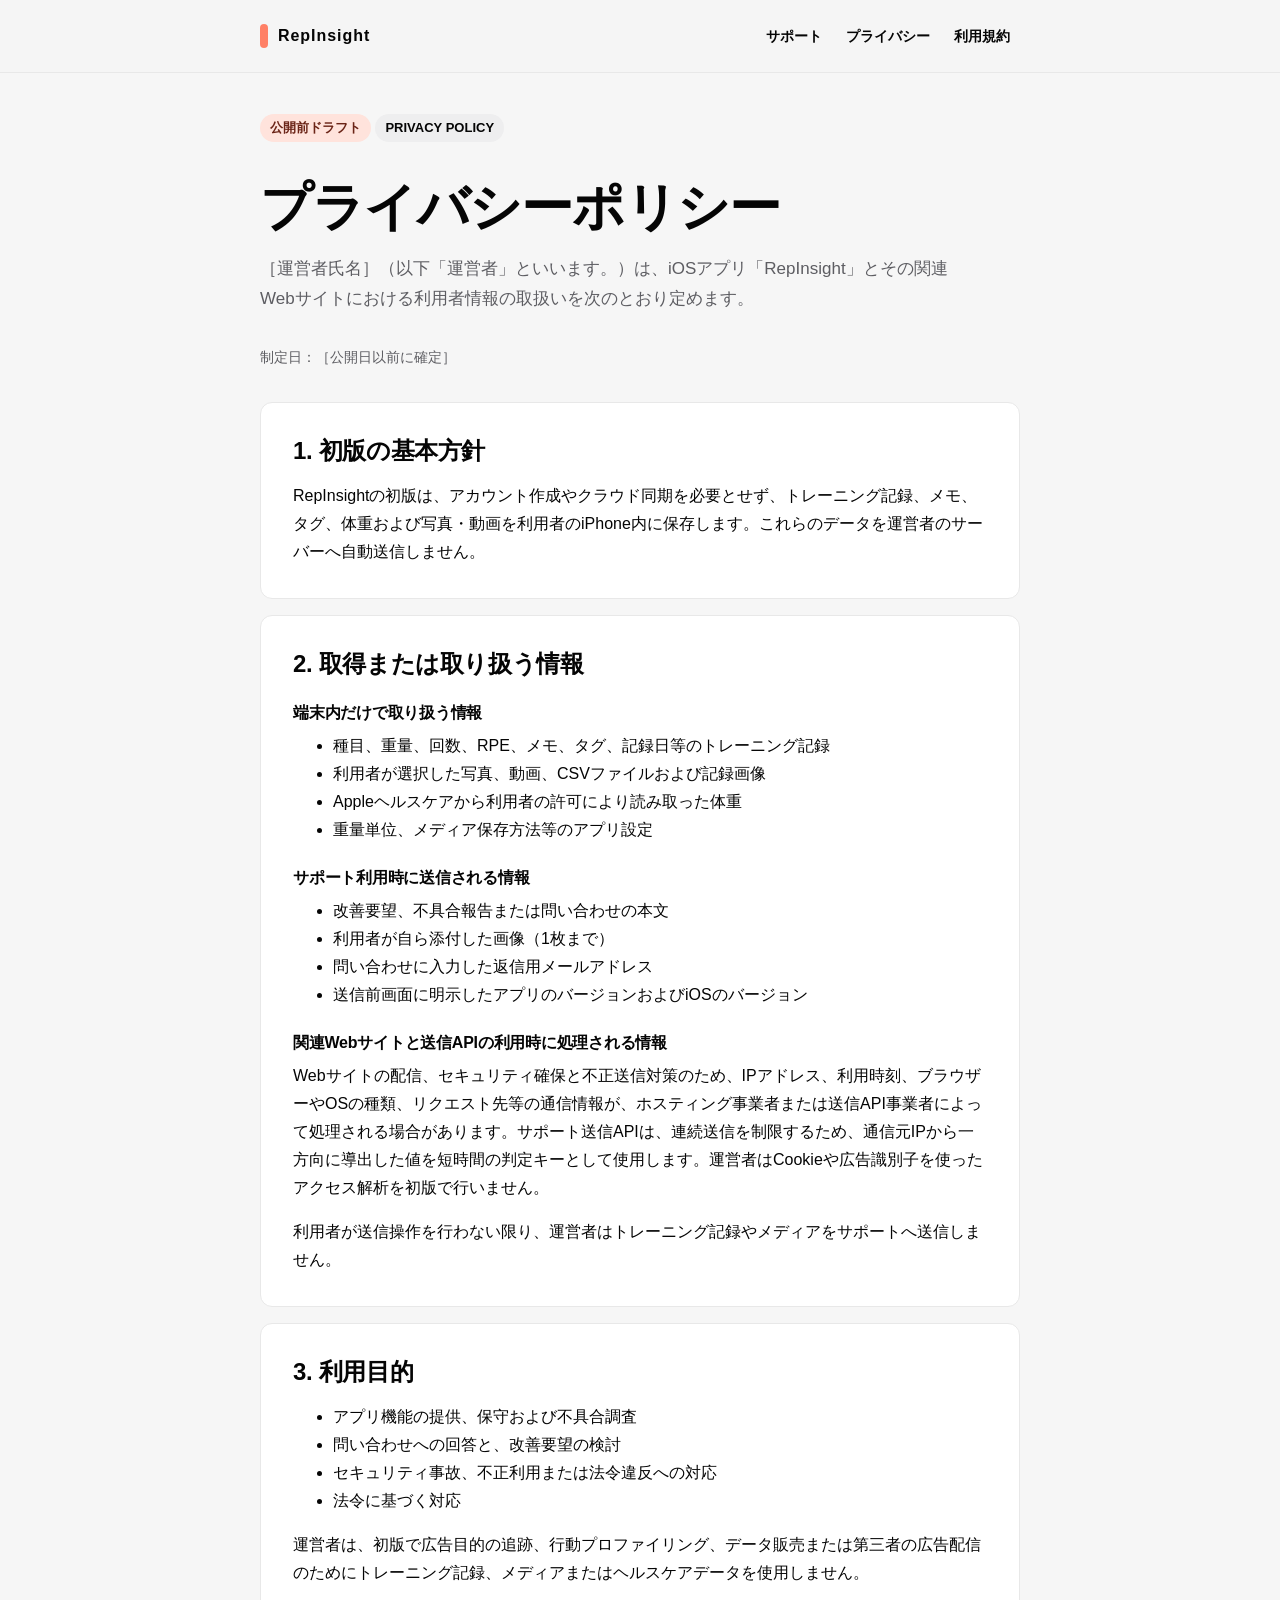
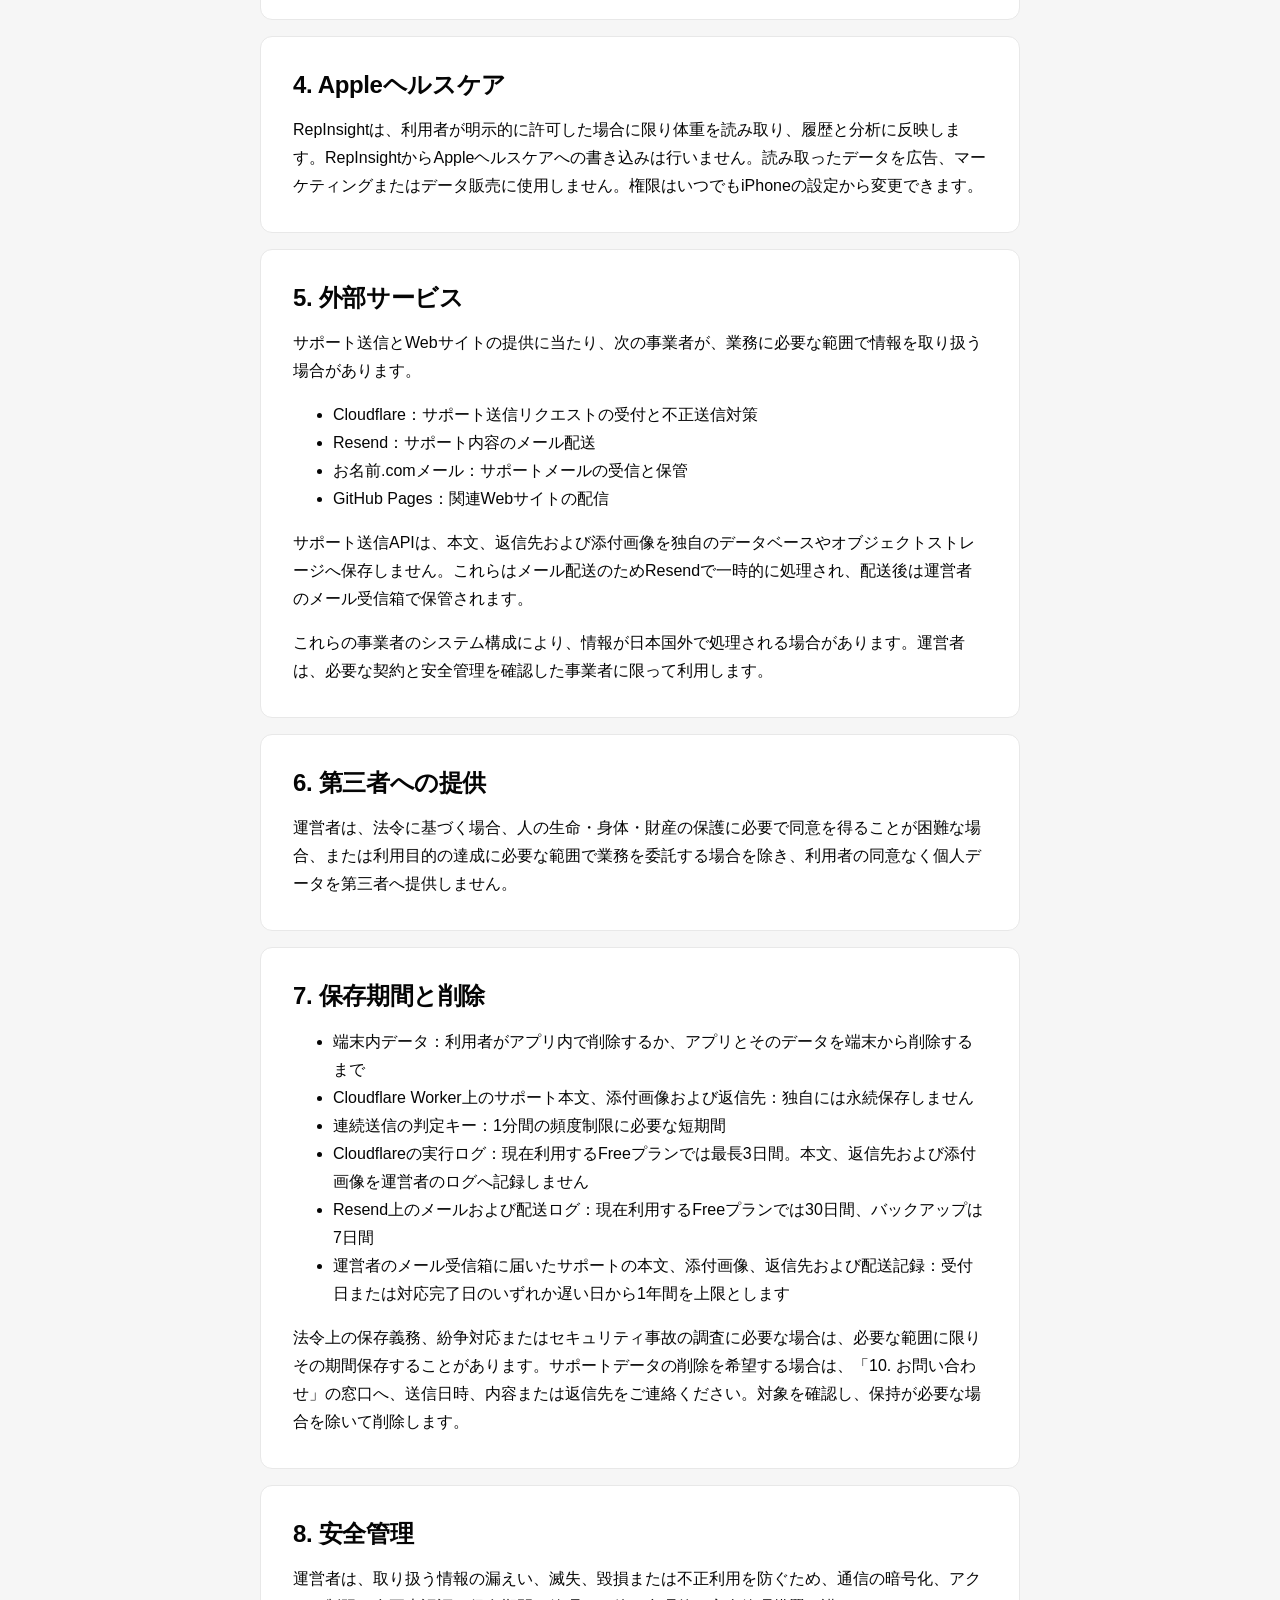
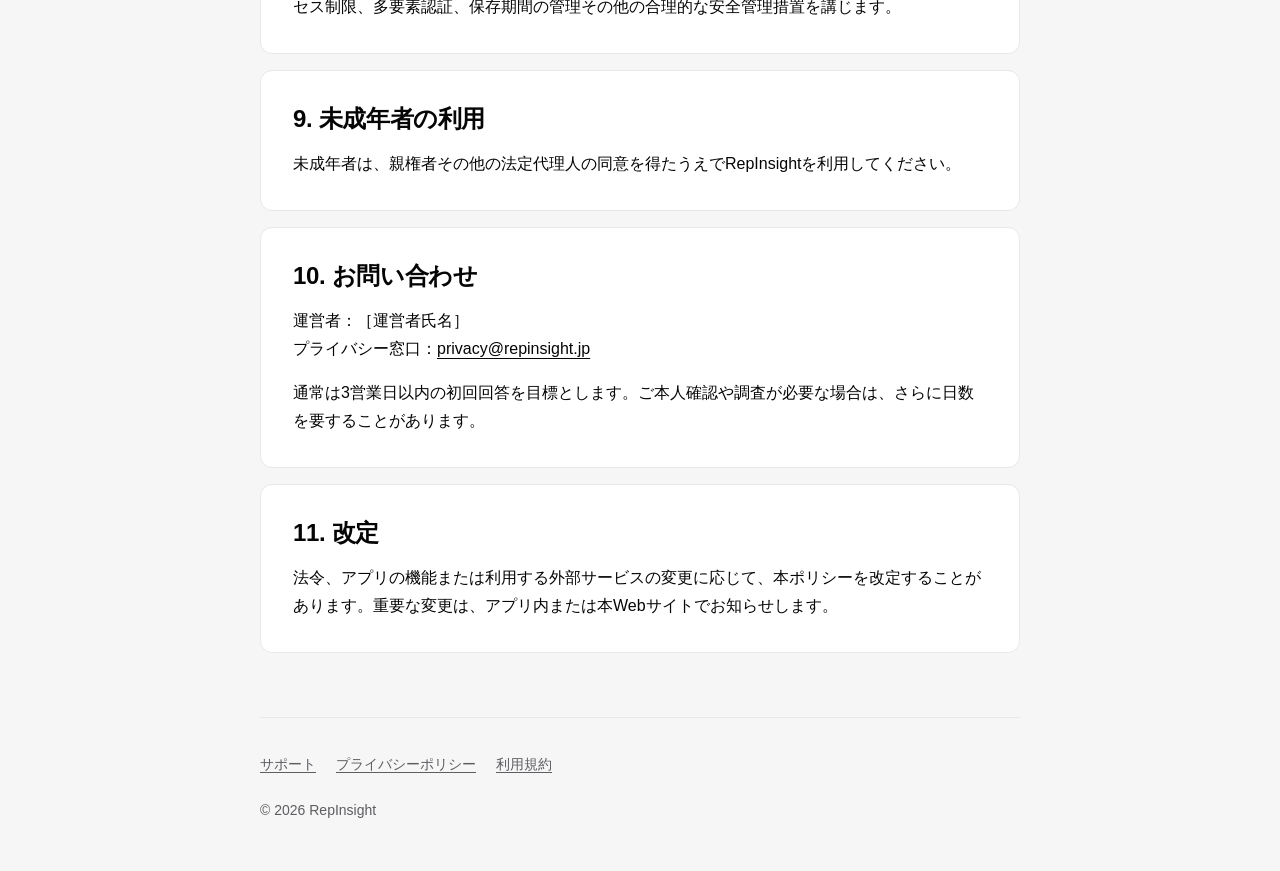
==== privacy/index.html @ 33069cef "Add privacy policy" ====
<!doctype html>
<html lang="ja">
  <head>
    <meta charset="utf-8">
    <meta name="viewport" content="width=device-width, initial-scale=1">
    <meta name="robots" content="noindex,nofollow">
    <meta name="description" content="RepInsightプライバシーポリシー">
    <title>プライバシーポリシー | RepInsight</title>
    <link rel="icon" href="../assets/favicon.svg" type="image/svg+xml">
    <link rel="stylesheet" href="../assets/styles.css">
  </head>
  <body>
    <a class="skip-link" href="#main">本文へ移動</a>
    <header class="site-header">
      <div class="header-inner">
        <a class="brand" href="../" aria-label="RepInsight ホーム">RepInsight</a>
        <nav class="header-nav" aria-label="主要ナビゲーション">
          <a href="../support/">サポート</a>
          <a href="./" aria-current="page">プライバシー</a>
          <a href="../terms/">利用規約</a>
        </nav>
      </div>
    </header>
    <main class="page" id="main">
      <span class="draft-label">公開前ドラフト</span>
      <p class="eyebrow">PRIVACY POLICY</p>
      <h1>プライバシーポリシー</h1>
      <p class="lead">［運営者氏名］（以下「運営者」といいます。）は、iOSアプリ「RepInsight」とその関連Webサイトにおける利用者情報の取扱いを次のとおり定めます。</p>
      <p class="meta">制定日：［公開日以前に確定］</p>

      <div class="legal-stack">
        <section class="legal-section">
          <h2>1. 初版の基本方針</h2>
          <p>RepInsightの初版は、アカウント作成やクラウド同期を必要とせず、トレーニング記録、メモ、タグ、体重および写真・動画を利用者のiPhone内に保存します。これらのデータを運営者のサーバーへ自動送信しません。</p>
        </section>

        <section class="legal-section">
          <h2>2. 取得または取り扱う情報</h2>
          <h3>端末内だけで取り扱う情報</h3>
          <ul>
            <li>種目、重量、回数、RPE、メモ、タグ、記録日等のトレーニング記録</li>
            <li>利用者が選択した写真、動画、CSVファイルおよび記録画像</li>
            <li>Appleヘルスケアから利用者の許可により読み取った体重</li>
            <li>重量単位、メディア保存方法等のアプリ設定</li>
          </ul>
          <h3>サポート利用時に送信される情報</h3>
          <ul>
            <li>改善要望、不具合報告または問い合わせの本文</li>
            <li>利用者が自ら添付した画像（1枚まで）</li>
            <li>問い合わせに入力した返信用メールアドレス</li>
            <li>送信前画面に明示したアプリのバージョンおよびiOSのバージョン</li>
          </ul>
          <h3>関連Webサイトと送信APIの利用時に処理される情報</h3>
          <p>Webサイトの配信、セキュリティ確保と不正送信対策のため、IPアドレス、利用時刻、ブラウザーやOSの種類、リクエスト先等の通信情報が、ホスティング事業者または送信API事業者によって処理される場合があります。サポート送信APIは、連続送信を制限するため、通信元IPから一方向に導出した値を短時間の判定キーとして使用します。運営者はCookieや広告識別子を使ったアクセス解析を初版で行いません。</p>
          <p>利用者が送信操作を行わない限り、運営者はトレーニング記録やメディアをサポートへ送信しません。</p>
        </section>

        <section class="legal-section">
          <h2>3. 利用目的</h2>
          <ul>
            <li>アプリ機能の提供、保守および不具合調査</li>
            <li>問い合わせへの回答と、改善要望の検討</li>
            <li>セキュリティ事故、不正利用または法令違反への対応</li>
            <li>法令に基づく対応</li>
          </ul>
          <p>運営者は、初版で広告目的の追跡、行動プロファイリング、データ販売または第三者の広告配信のためにトレーニング記録、メディアまたはヘルスケアデータを使用しません。</p>
        </section>

        <section class="legal-section">
          <h2>4. Appleヘルスケア</h2>
          <p>RepInsightは、利用者が明示的に許可した場合に限り体重を読み取り、履歴と分析に反映します。RepInsightからAppleヘルスケアへの書き込みは行いません。読み取ったデータを広告、マーケティングまたはデータ販売に使用しません。権限はいつでもiPhoneの設定から変更できます。</p>
        </section>

        <section class="legal-section">
          <h2>5. 外部サービス</h2>
          <p>サポート送信とWebサイトの提供に当たり、次の事業者が、業務に必要な範囲で情報を取り扱う場合があります。</p>
          <ul>
            <li>Cloudflare：サポート送信リクエストの受付と不正送信対策</li>
            <li>Resend：サポート内容のメール配送</li>
            <li>お名前.comメール：サポートメールの受信と保管</li>
            <li>GitHub Pages：関連Webサイトの配信</li>
          </ul>
          <p>サポート送信APIは、本文、返信先および添付画像を独自のデータベースやオブジェクトストレージへ保存しません。これらはメール配送のためResendで一時的に処理され、配送後は運営者のメール受信箱で保管されます。</p>
          <p>これらの事業者のシステム構成により、情報が日本国外で処理される場合があります。運営者は、必要な契約と安全管理を確認した事業者に限って利用します。</p>
        </section>

        <section class="legal-section">
          <h2>6. 第三者への提供</h2>
          <p>運営者は、法令に基づく場合、人の生命・身体・財産の保護に必要で同意を得ることが困難な場合、または利用目的の達成に必要な範囲で業務を委託する場合を除き、利用者の同意なく個人データを第三者へ提供しません。</p>
        </section>

        <section class="legal-section">
          <h2>7. 保存期間と削除</h2>
          <ul>
            <li>端末内データ：利用者がアプリ内で削除するか、アプリとそのデータを端末から削除するまで</li>
            <li>Cloudflare Worker上のサポート本文、添付画像および返信先：独自には永続保存しません</li>
            <li>連続送信の判定キー：1分間の頻度制限に必要な短期間</li>
            <li>Cloudflareの実行ログ：現在利用するFreeプランでは最長3日間。本文、返信先および添付画像を運営者のログへ記録しません</li>
            <li>Resend上のメールおよび配送ログ：現在利用するFreeプランでは30日間、バックアップは7日間</li>
            <li>運営者のメール受信箱に届いたサポートの本文、添付画像、返信先および配送記録：受付日または対応完了日のいずれか遅い日から1年間を上限とします</li>
          </ul>
          <p>法令上の保存義務、紛争対応またはセキュリティ事故の調査に必要な場合は、必要な範囲に限りその期間保存することがあります。サポートデータの削除を希望する場合は、「10. お問い合わせ」の窓口へ、送信日時、内容または返信先をご連絡ください。対象を確認し、保持が必要な場合を除いて削除します。</p>
        </section>

        <section class="legal-section">
          <h2>8. 安全管理</h2>
          <p>運営者は、取り扱う情報の漏えい、滅失、毀損または不正利用を防ぐため、通信の暗号化、アクセス制限、多要素認証、保存期間の管理その他の合理的な安全管理措置を講じます。</p>
        </section>

        <section class="legal-section">
          <h2>9. 未成年者の利用</h2>
          <p>未成年者は、親権者その他の法定代理人の同意を得たうえでRepInsightを利用してください。</p>
        </section>

        <section class="legal-section">
          <h2>10. お問い合わせ</h2>
          <p>運営者：［運営者氏名］<br>プライバシー窓口：<a href="mailto:privacy@repinsight.jp">privacy@repinsight.jp</a></p>
          <p>通常は3営業日以内の初回回答を目標とします。ご本人確認や調査が必要な場合は、さらに日数を要することがあります。</p>
        </section>

        <section class="legal-section">
          <h2>11. 改定</h2>
          <p>法令、アプリの機能または利用する外部サービスの変更に応じて、本ポリシーを改定することがあります。重要な変更は、アプリ内または本Webサイトでお知らせします。</p>
        </section>
      </div>
    </main>
    <footer class="site-footer">
      <div class="footer-links"><a href="../support/">サポート</a><a href="./">プライバシーポリシー</a><a href="../terms/">利用規約</a></div>
      <div>&copy; 2026 RepInsight</div>
    </footer>
  </body>
</html>
---- assets/styles.css ----
:root {
  color-scheme: light dark;
  --page: #f6f6f6;
  --surface: #ffffff;
  --control: #eeeeef;
  --pressed: #e4e4e6;
  --ink: #050505;
  --secondary-ink: #5d5d62;
  --line: #e8e8e8;
  --accent: #ff8066;
  --max-width: 760px;
}

@media (prefers-color-scheme: dark) {
  :root {
    --page: #1c1c1e;
    --surface: #141414;
    --control: #2c2c2e;
    --pressed: #3a3a3c;
    --ink: #f5f5f5;
    --secondary-ink: #c4c4c8;
    --line: #343436;
    --accent: #ff947f;
  }
}

* {
  box-sizing: border-box;
}

html {
  background: var(--page);
  scroll-behavior: smooth;
}

body {
  margin: 0;
  color: var(--ink);
  background: var(--page);
  font-family: -apple-system, BlinkMacSystemFont, "Helvetica Neue", "Hiragino Sans", "Yu Gothic UI", sans-serif;
  font-size: 16px;
  line-height: 1.75;
  overflow-wrap: anywhere;
}

a {
  color: inherit;
  text-decoration-thickness: 1px;
  text-underline-offset: 0.22em;
}

a:hover {
  text-decoration-thickness: 2px;
}

a:focus-visible {
  outline: 3px solid var(--accent);
  outline-offset: 3px;
  border-radius: 4px;
}

.skip-link {
  position: fixed;
  z-index: 10;
  top: 8px;
  left: 8px;
  padding: 10px 14px;
  border-radius: 8px;
  color: var(--surface);
  background: var(--ink);
  transform: translateY(-150%);
}

.skip-link:focus {
  transform: translateY(0);
}

.site-header {
  border-bottom: 1px solid var(--line);
  background: color-mix(in srgb, var(--page) 92%, transparent);
}

.header-inner,
.page,
.site-footer {
  width: min(calc(100% - 32px), var(--max-width));
  margin-inline: auto;
}

.header-inner {
  display: flex;
  align-items: center;
  justify-content: space-between;
  min-height: 72px;
  gap: 16px;
}

.brand {
  display: inline-flex;
  min-height: 44px;
  align-items: center;
  font-size: 1rem;
  font-weight: 750;
  letter-spacing: 0.06em;
  text-decoration: none;
}

.brand::before {
  width: 8px;
  height: 24px;
  margin-right: 10px;
  border-radius: 99px;
  background: var(--accent);
  content: "";
}

.header-nav {
  display: flex;
  flex-wrap: wrap;
  justify-content: flex-end;
  gap: 4px;
}

.header-nav a {
  display: inline-flex;
  min-height: 44px;
  align-items: center;
  padding-inline: 10px;
  border-radius: 8px;
  font-size: 0.875rem;
  font-weight: 650;
  text-decoration: none;
}

.header-nav a:hover {
  background: var(--control);
}

.page {
  padding-block: 40px 64px;
}

.eyebrow,
.draft-label {
  display: inline-flex;
  align-items: center;
  min-height: 28px;
  padding-inline: 10px;
  border-radius: 999px;
  background: var(--control);
  font-size: 0.8125rem;
  font-weight: 700;
}

.draft-label {
  margin-bottom: 16px;
  color: #6b2417;
  background: #ffe3dc;
}

@media (prefers-color-scheme: dark) {
  .draft-label {
    color: #ffd7cf;
    background: #6a2a1f;
  }
}

h1,
h2,
h3 {
  line-height: 1.3;
  letter-spacing: -0.015em;
}

h1 {
  max-width: 18em;
  margin: 16px 0 12px;
  font-size: clamp(2rem, 7vw, 3.25rem);
}

h2 {
  margin: 0 0 16px;
  font-size: clamp(1.25rem, 4vw, 1.5rem);
}

h3 {
  margin: 24px 0 8px;
  font-size: 1rem;
}

p,
ul,
ol {
  margin-top: 0;
}

.lead {
  max-width: 42em;
  margin-bottom: 32px;
  color: var(--secondary-ink);
  font-size: 1.0625rem;
}

.meta {
  color: var(--secondary-ink);
  font-size: 0.875rem;
}

.card-grid {
  display: grid;
  grid-template-columns: repeat(2, minmax(0, 1fr));
  gap: 16px;
}

.card,
.legal-section {
  border: 1px solid var(--line);
  border-radius: 12px;
  background: var(--surface);
}

.card {
  display: block;
  min-height: 136px;
  padding: 20px;
  text-decoration: none;
}

.card:hover {
  border-color: var(--secondary-ink);
  background: var(--control);
}

.card strong {
  display: block;
  margin-bottom: 6px;
  font-size: 1.0625rem;
}

.card span {
  color: var(--secondary-ink);
}

.legal-stack {
  display: grid;
  gap: 16px;
  margin-top: 32px;
}

.legal-section {
  padding: clamp(20px, 5vw, 32px);
}

.legal-section > :last-child {
  margin-bottom: 0;
}

.notice {
  margin: 24px 0;
  padding: 16px 18px;
  border-left: 4px solid var(--accent);
  border-radius: 8px;
  background: var(--surface);
}

.button-link {
  display: inline-flex;
  min-height: 48px;
  align-items: center;
  justify-content: center;
  padding: 10px 18px;
  border-radius: 999px;
  color: var(--surface);
  background: var(--ink);
  font-weight: 700;
  text-decoration: none;
}

.button-link:hover {
  opacity: 0.82;
}

.site-footer {
  padding-block: 24px 48px;
  border-top: 1px solid var(--line);
  color: var(--secondary-ink);
  font-size: 0.875rem;
}

.footer-links {
  display: flex;
  flex-wrap: wrap;
  gap: 8px 20px;
  margin-bottom: 12px;
}

.footer-links a {
  min-height: 44px;
  display: inline-flex;
  align-items: center;
}

@media (max-width: 640px) {
  .header-inner {
    align-items: flex-start;
    flex-direction: column;
    padding-block: 10px;
  }

  .header-nav {
    width: 100%;
    justify-content: flex-start;
    margin-top: -8px;
  }

  .header-nav a:first-child {
    margin-left: -10px;
  }

  .page {
    padding-block: 32px 48px;
  }

  .card-grid {
    grid-template-columns: 1fr;
  }
}

@media (prefers-reduced-motion: reduce) {
  html {
    scroll-behavior: auto;
  }
}
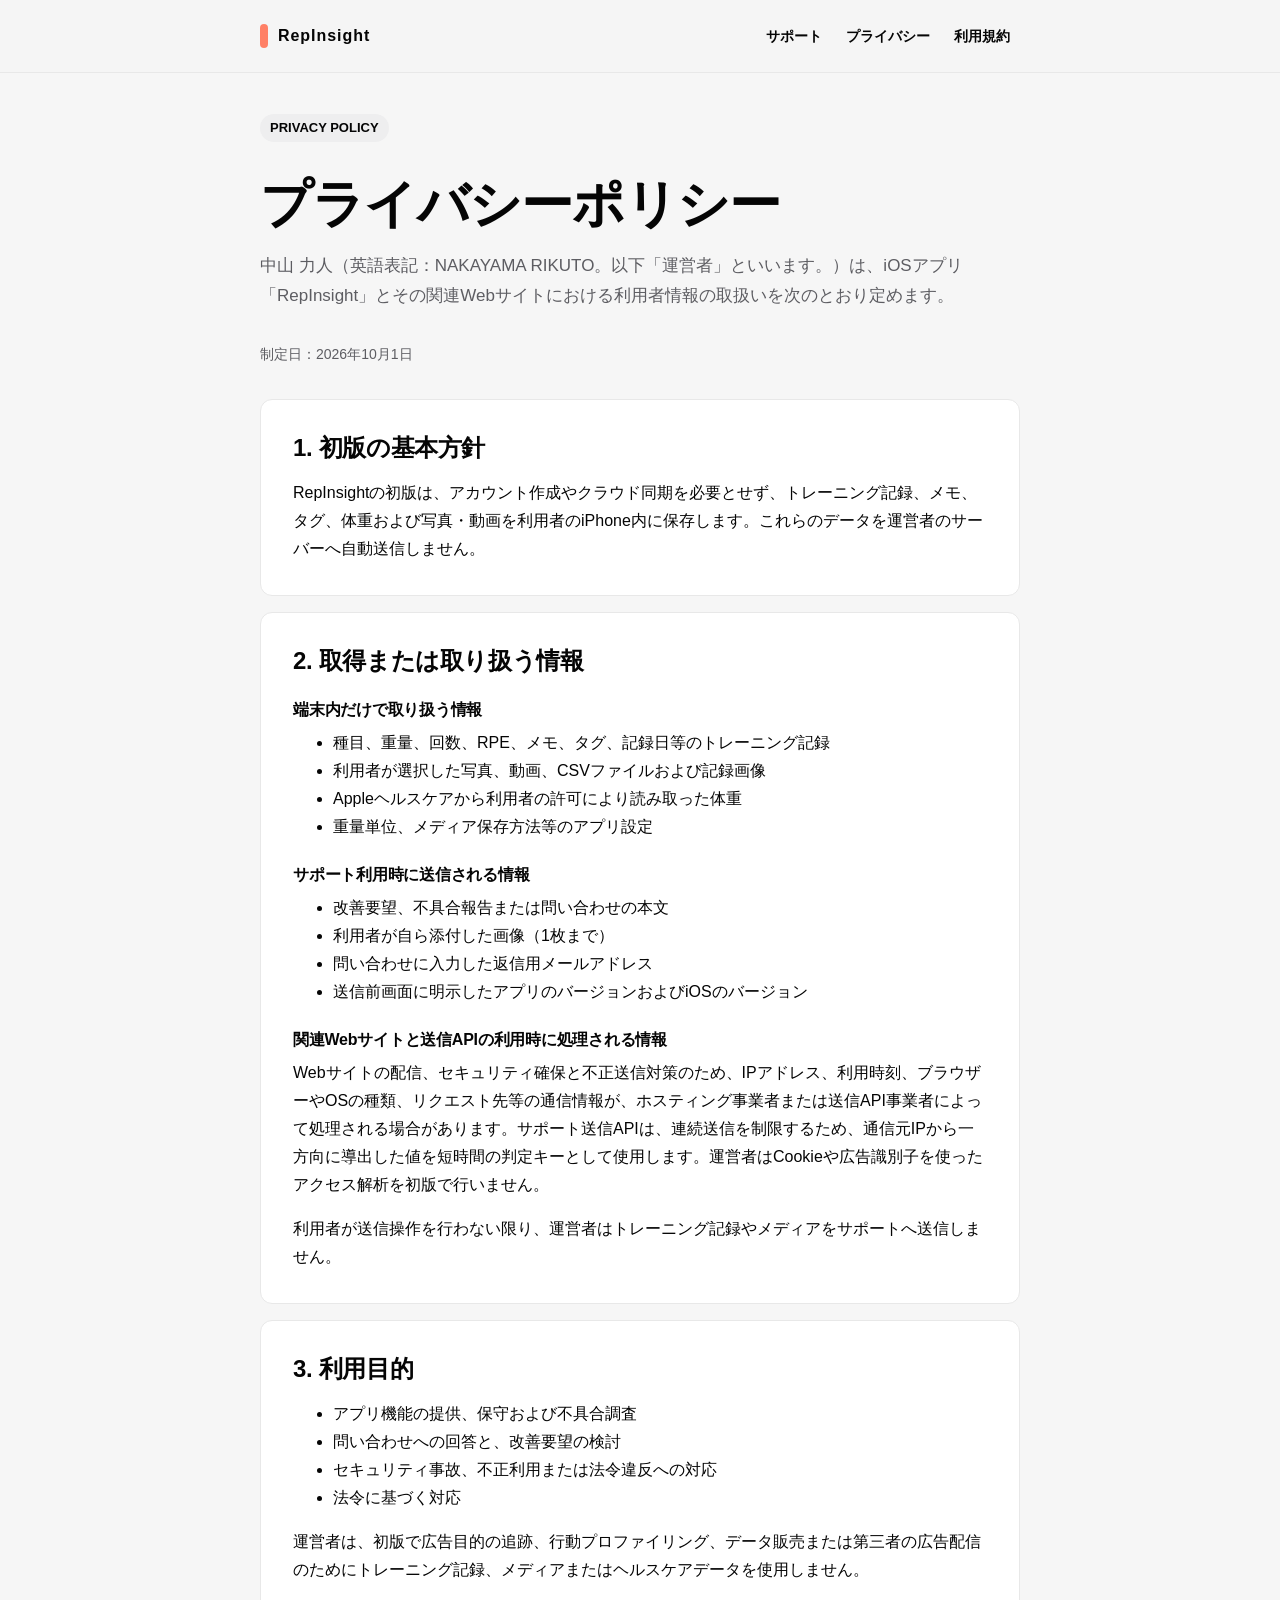
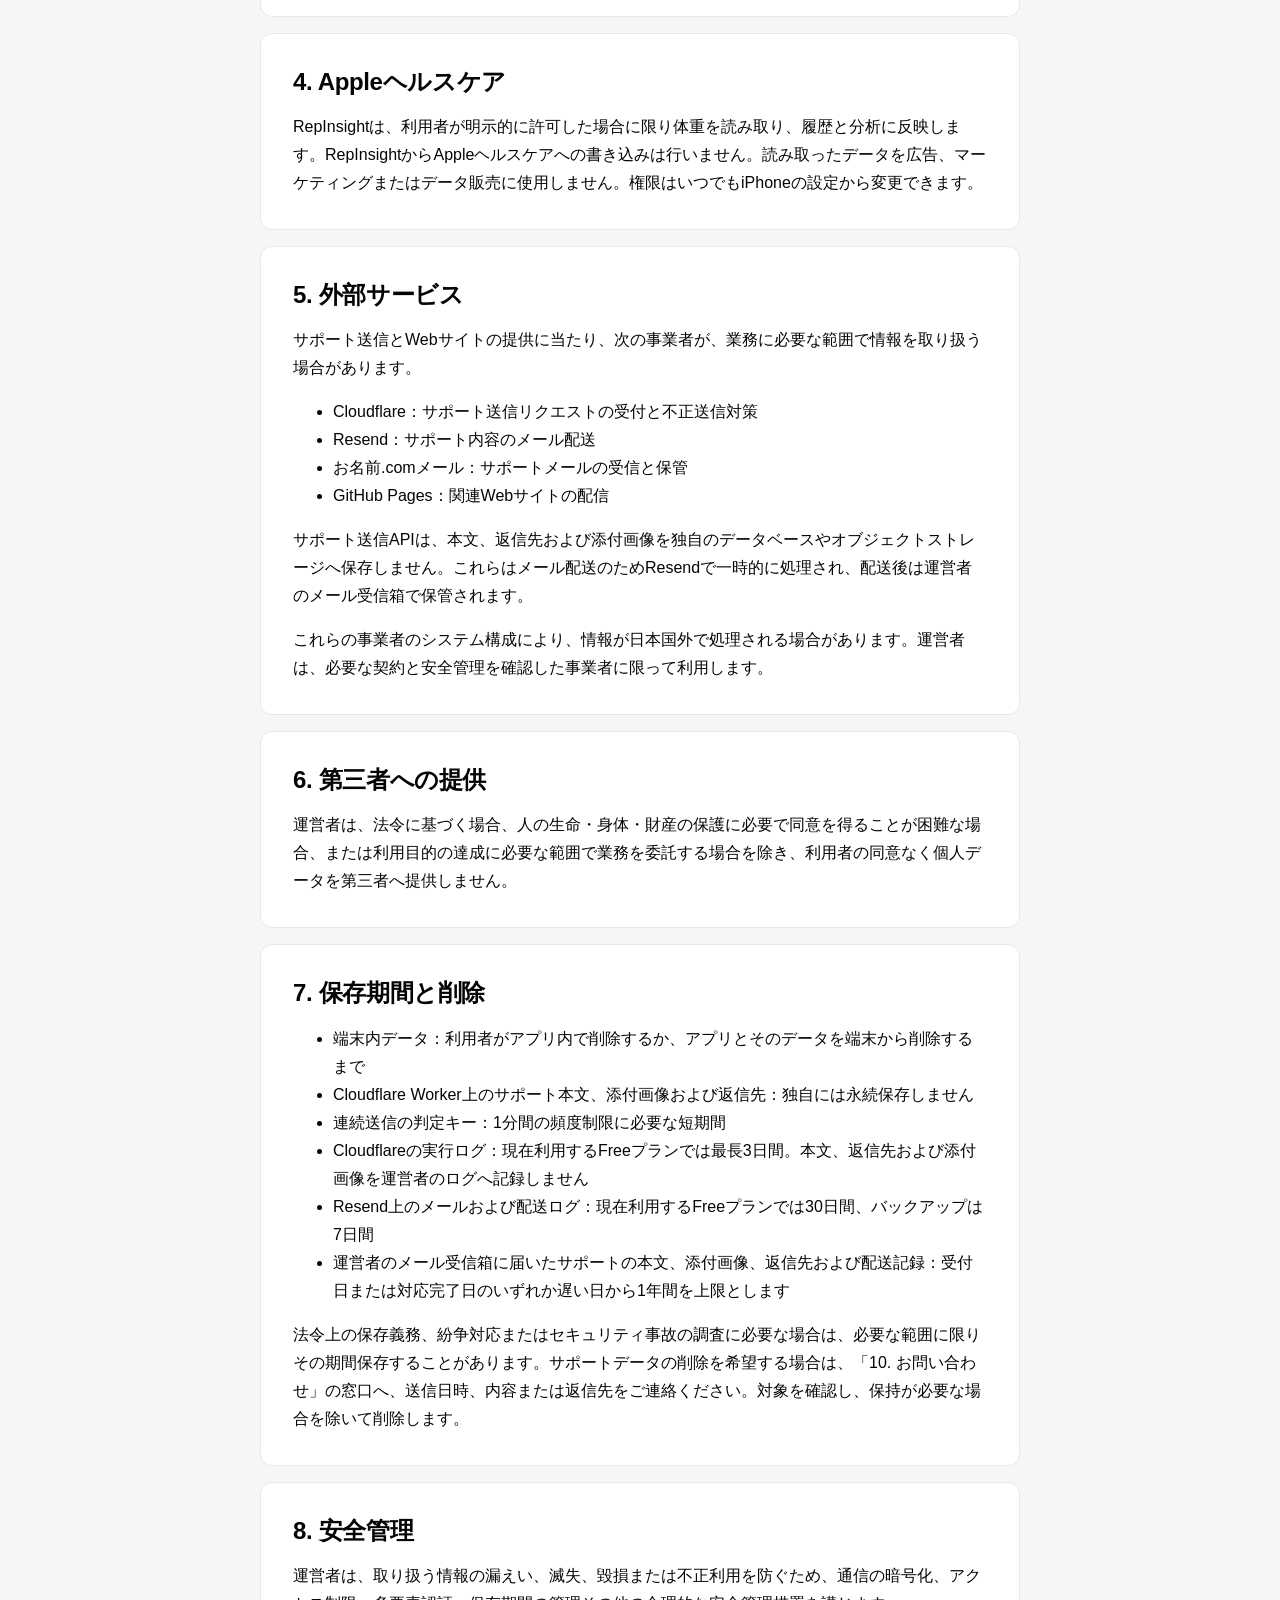
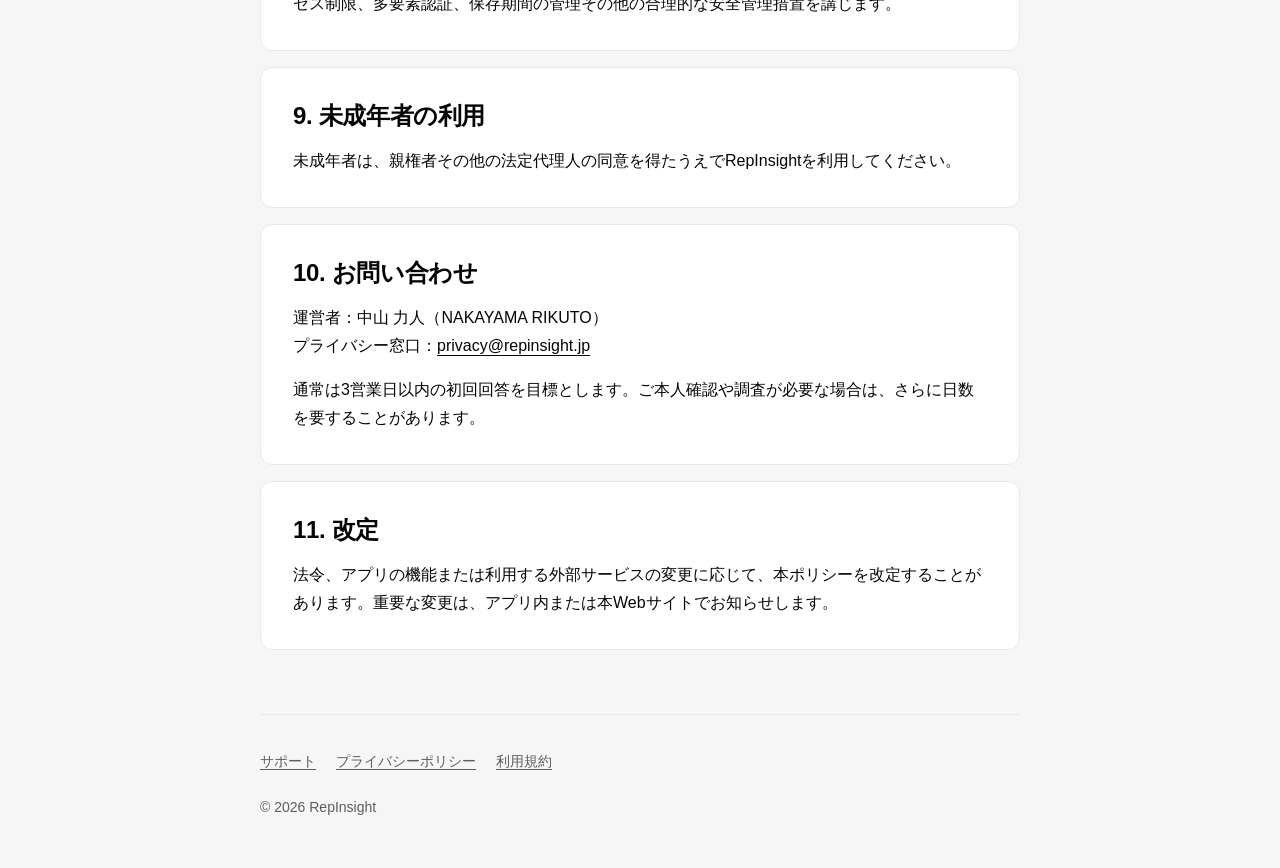
==== commit a9cd25fa: "Publish privacy policy" ====
--- a/privacy/index.html
+++ b/privacy/index.html
@@ -3,7 +3,7 @@
   <head>
     <meta charset="utf-8">
     <meta name="viewport" content="width=device-width, initial-scale=1">
-    <meta name="robots" content="noindex,nofollow">
+    <meta name="robots" content="index,follow">
     <meta name="description" content="RepInsightプライバシーポリシー">
     <title>プライバシーポリシー | RepInsight</title>
     <link rel="icon" href="../assets/favicon.svg" type="image/svg+xml">
@@ -22,11 +22,10 @@
       </div>
     </header>
     <main class="page" id="main">
-      <span class="draft-label">公開前ドラフト</span>
       <p class="eyebrow">PRIVACY POLICY</p>
       <h1>プライバシーポリシー</h1>
-      <p class="lead">［運営者氏名］（以下「運営者」といいます。）は、iOSアプリ「RepInsight」とその関連Webサイトにおける利用者情報の取扱いを次のとおり定めます。</p>
-      <p class="meta">制定日：［公開日以前に確定］</p>
+      <p class="lead">中山 力人（英語表記：NAKAYAMA RIKUTO。以下「運営者」といいます。）は、iOSアプリ「RepInsight」とその関連Webサイトにおける利用者情報の取扱いを次のとおり定めます。</p>
+      <p class="meta">制定日：2026年10月1日</p>
 
       <div class="legal-stack">
         <section class="legal-section">
@@ -114,7 +113,7 @@
 
         <section class="legal-section">
           <h2>10. お問い合わせ</h2>
-          <p>運営者：［運営者氏名］<br>プライバシー窓口：<a href="mailto:privacy@repinsight.jp">privacy@repinsight.jp</a></p>
+          <p>運営者：中山 力人（NAKAYAMA RIKUTO）<br>プライバシー窓口：<a href="mailto:privacy@repinsight.jp">privacy@repinsight.jp</a></p>
           <p>通常は3営業日以内の初回回答を目標とします。ご本人確認や調査が必要な場合は、さらに日数を要することがあります。</p>
         </section>
 
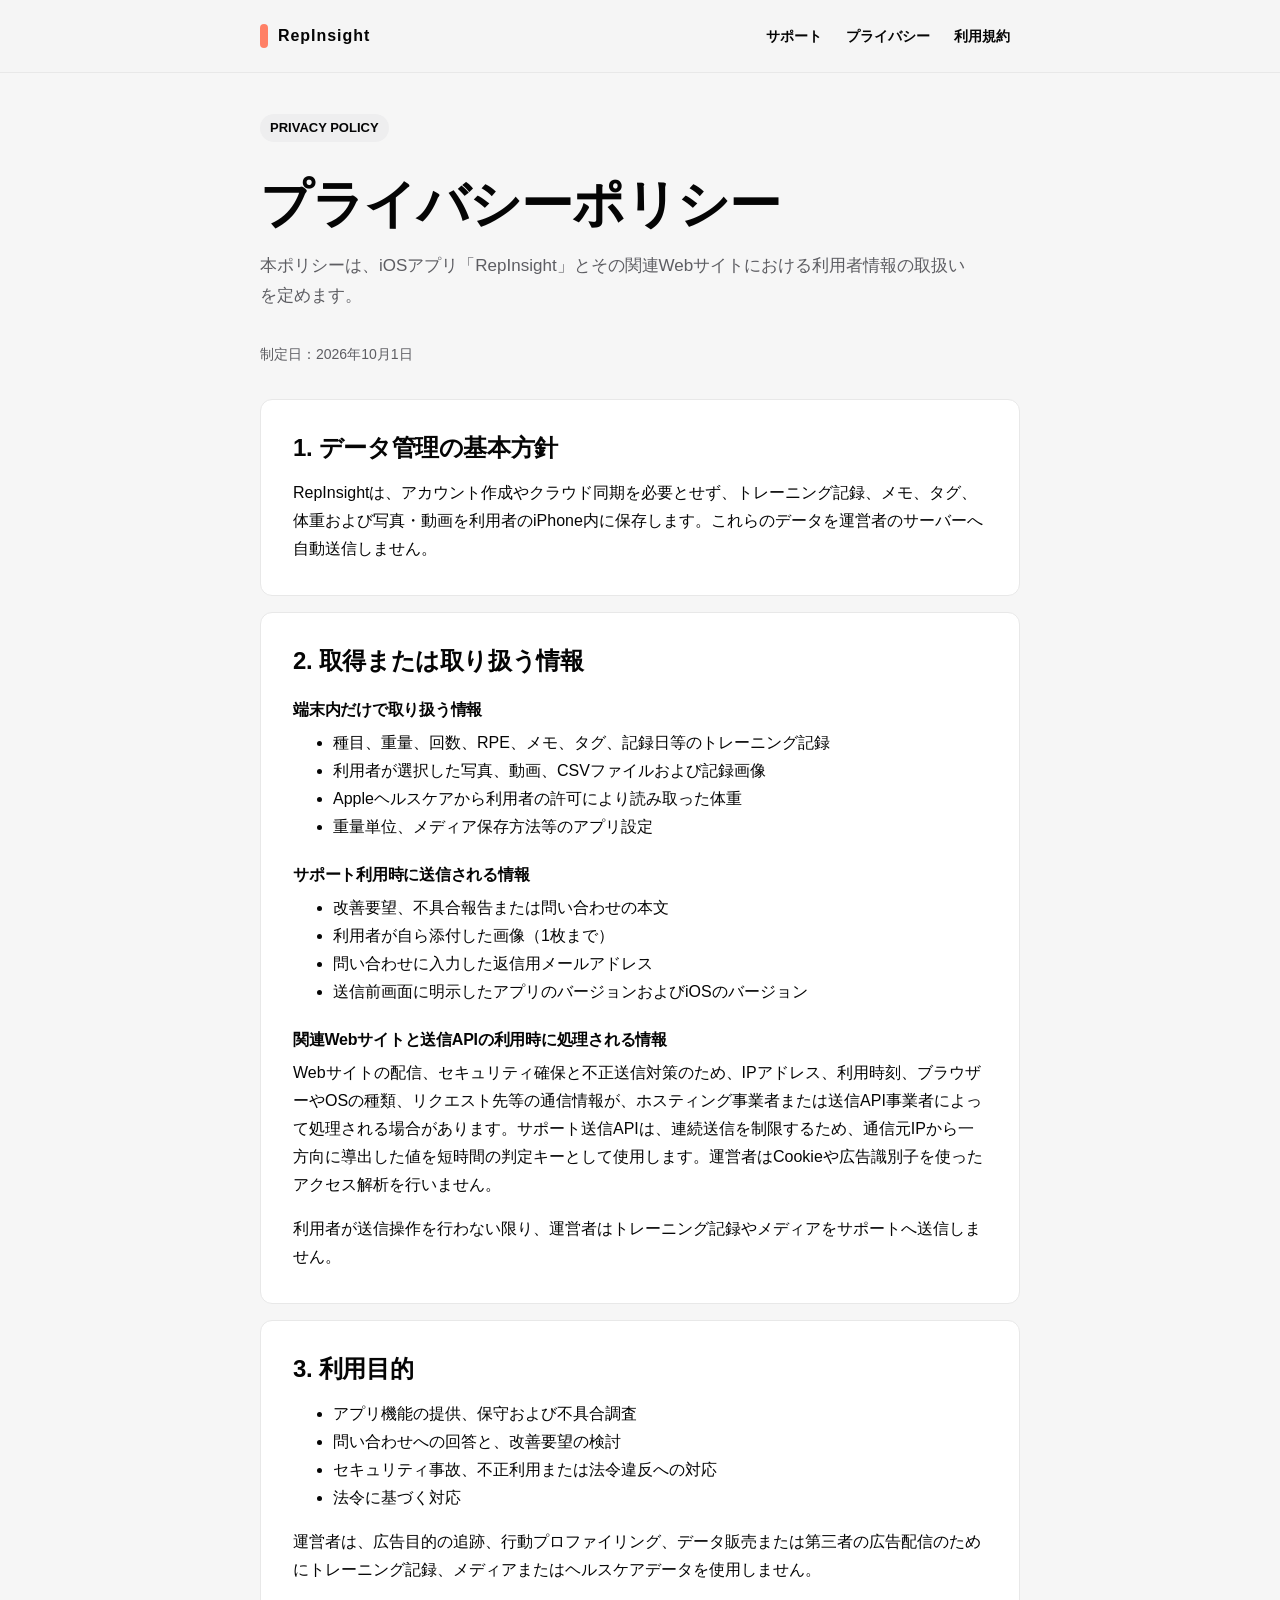
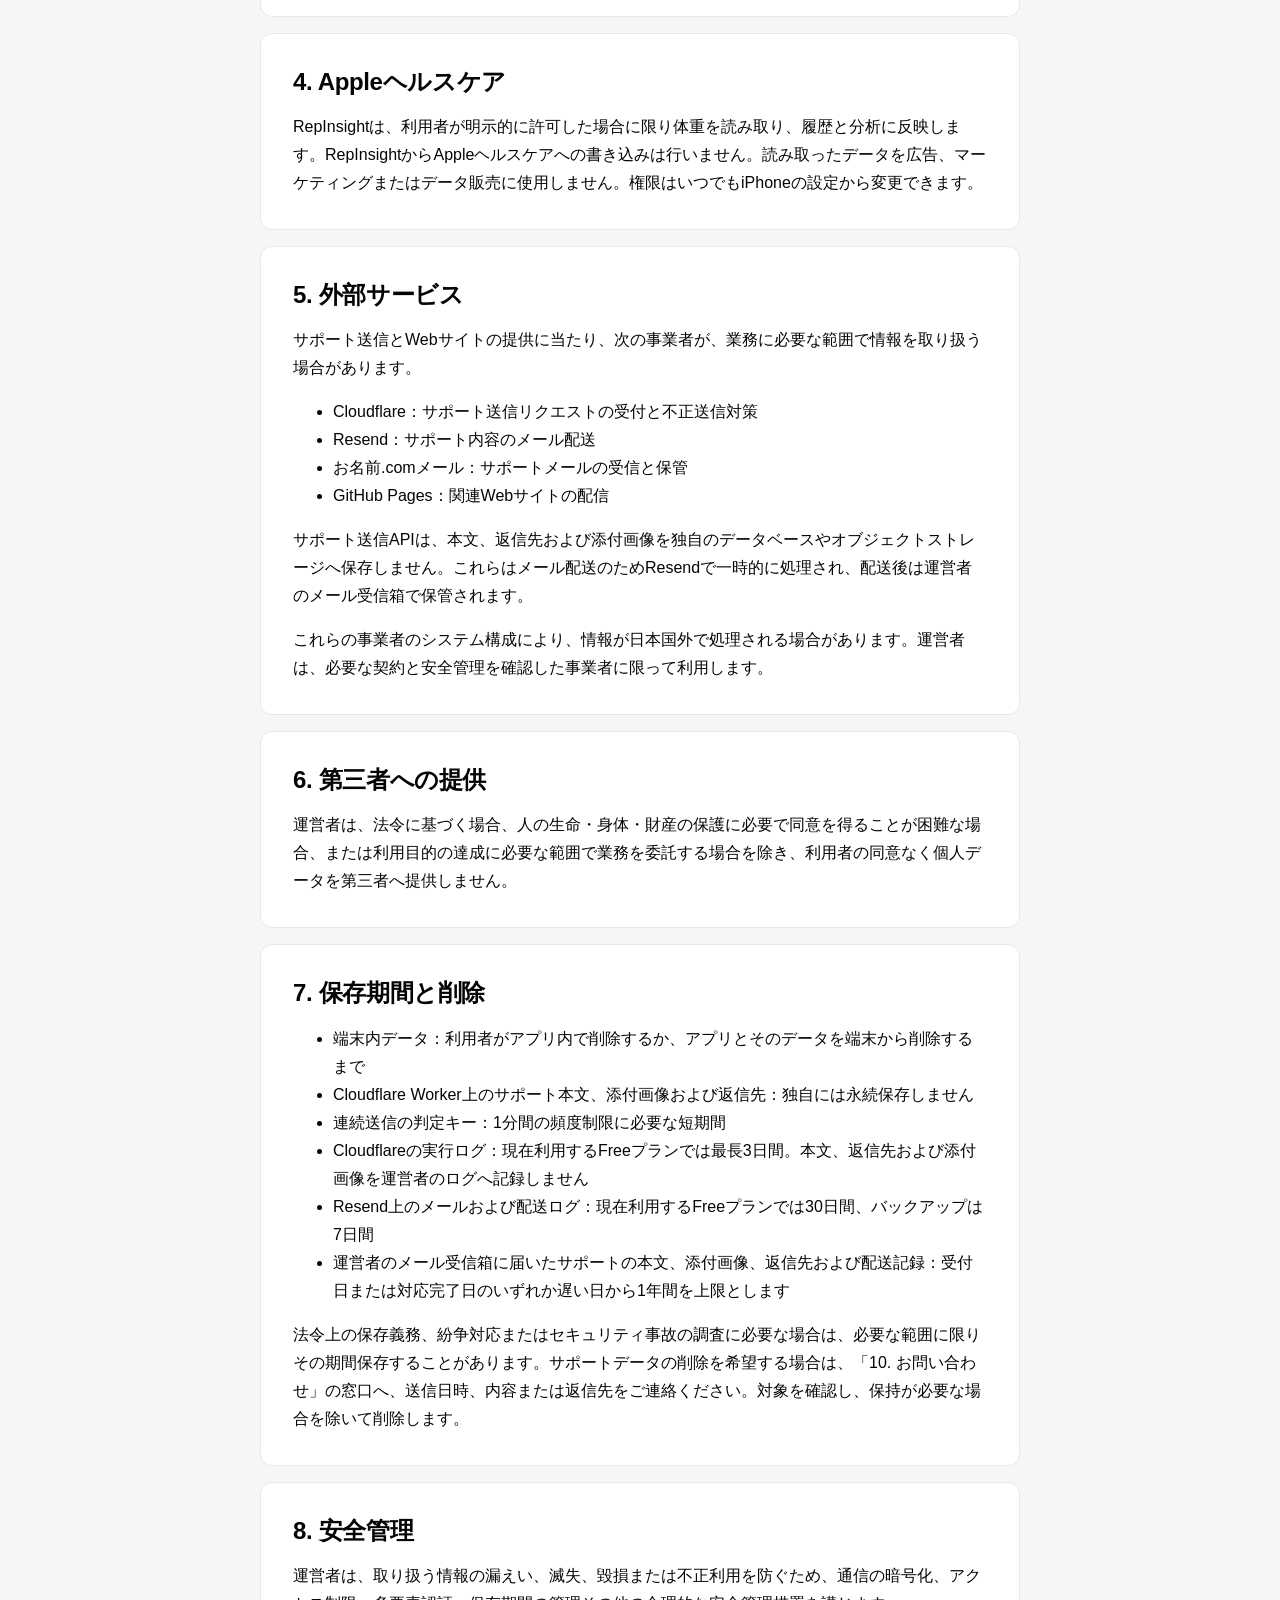
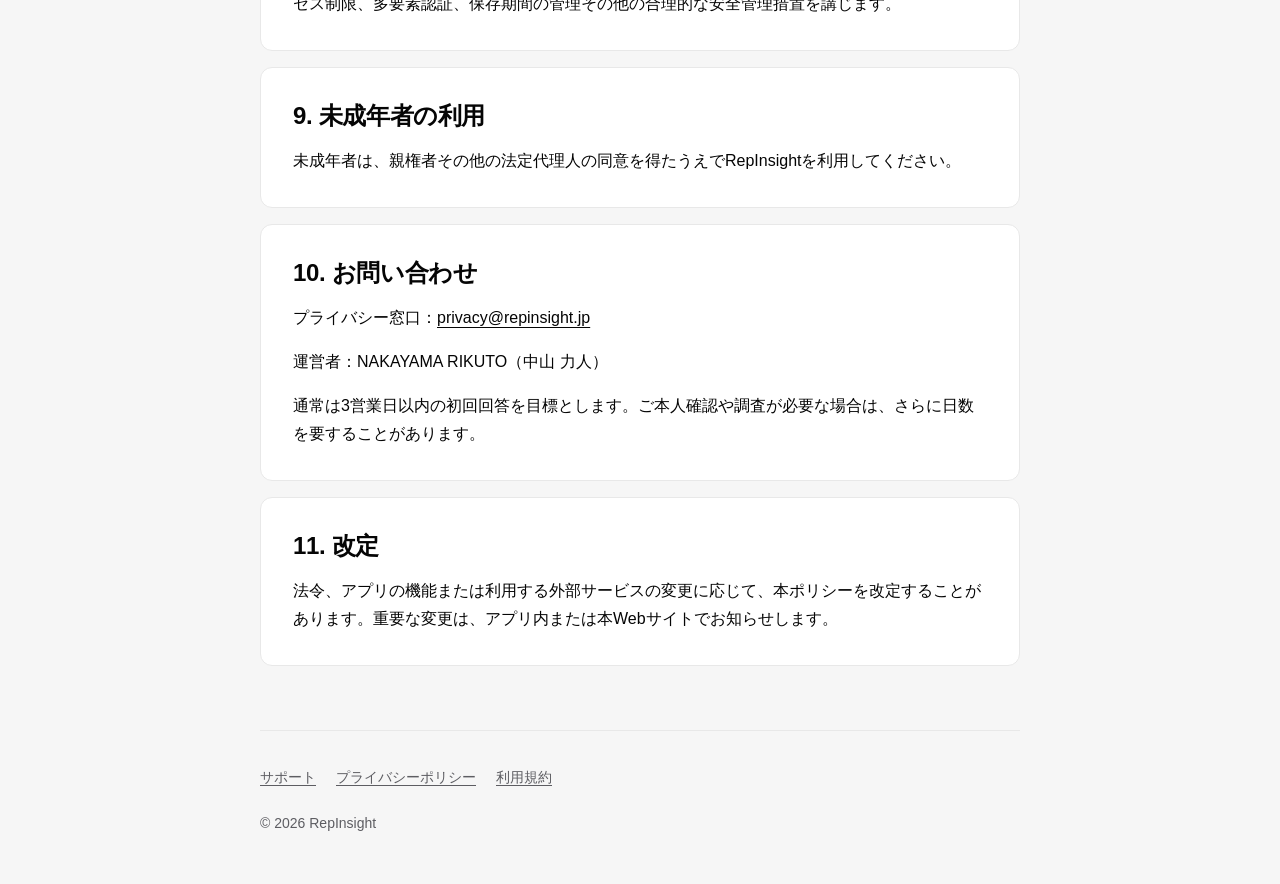
==== commit 2e9bc91f: "Refine privacy policy presentation" ====
--- a/privacy/index.html
+++ b/privacy/index.html
@@ -24,13 +24,13 @@
     <main class="page" id="main">
       <p class="eyebrow">PRIVACY POLICY</p>
       <h1>プライバシーポリシー</h1>
-      <p class="lead">中山 力人（英語表記：NAKAYAMA RIKUTO。以下「運営者」といいます。）は、iOSアプリ「RepInsight」とその関連Webサイトにおける利用者情報の取扱いを次のとおり定めます。</p>
+      <p class="lead">本ポリシーは、iOSアプリ「RepInsight」とその関連Webサイトにおける利用者情報の取扱いを定めます。</p>
       <p class="meta">制定日：2026年10月1日</p>
 
       <div class="legal-stack">
         <section class="legal-section">
-          <h2>1. 初版の基本方針</h2>
-          <p>RepInsightの初版は、アカウント作成やクラウド同期を必要とせず、トレーニング記録、メモ、タグ、体重および写真・動画を利用者のiPhone内に保存します。これらのデータを運営者のサーバーへ自動送信しません。</p>
+          <h2>1. データ管理の基本方針</h2>
+          <p>RepInsightは、アカウント作成やクラウド同期を必要とせず、トレーニング記録、メモ、タグ、体重および写真・動画を利用者のiPhone内に保存します。これらのデータを運営者のサーバーへ自動送信しません。</p>
         </section>
 
         <section class="legal-section">
@@ -50,7 +50,7 @@
             <li>送信前画面に明示したアプリのバージョンおよびiOSのバージョン</li>
           </ul>
           <h3>関連Webサイトと送信APIの利用時に処理される情報</h3>
-          <p>Webサイトの配信、セキュリティ確保と不正送信対策のため、IPアドレス、利用時刻、ブラウザーやOSの種類、リクエスト先等の通信情報が、ホスティング事業者または送信API事業者によって処理される場合があります。サポート送信APIは、連続送信を制限するため、通信元IPから一方向に導出した値を短時間の判定キーとして使用します。運営者はCookieや広告識別子を使ったアクセス解析を初版で行いません。</p>
+          <p>Webサイトの配信、セキュリティ確保と不正送信対策のため、IPアドレス、利用時刻、ブラウザーやOSの種類、リクエスト先等の通信情報が、ホスティング事業者または送信API事業者によって処理される場合があります。サポート送信APIは、連続送信を制限するため、通信元IPから一方向に導出した値を短時間の判定キーとして使用します。運営者はCookieや広告識別子を使ったアクセス解析を行いません。</p>
           <p>利用者が送信操作を行わない限り、運営者はトレーニング記録やメディアをサポートへ送信しません。</p>
         </section>
 
@@ -62,7 +62,7 @@
             <li>セキュリティ事故、不正利用または法令違反への対応</li>
             <li>法令に基づく対応</li>
           </ul>
-          <p>運営者は、初版で広告目的の追跡、行動プロファイリング、データ販売または第三者の広告配信のためにトレーニング記録、メディアまたはヘルスケアデータを使用しません。</p>
+          <p>運営者は、広告目的の追跡、行動プロファイリング、データ販売または第三者の広告配信のためにトレーニング記録、メディアまたはヘルスケアデータを使用しません。</p>
         </section>
 
         <section class="legal-section">
@@ -113,7 +113,8 @@
 
         <section class="legal-section">
           <h2>10. お問い合わせ</h2>
-          <p>運営者：中山 力人（NAKAYAMA RIKUTO）<br>プライバシー窓口：<a href="mailto:privacy@repinsight.jp">privacy@repinsight.jp</a></p>
+          <p>プライバシー窓口：<a href="mailto:privacy@repinsight.jp">privacy@repinsight.jp</a></p>
+          <p class="operator-meta">運営者：NAKAYAMA RIKUTO（中山 力人）</p>
           <p>通常は3営業日以内の初回回答を目標とします。ご本人確認や調査が必要な場合は、さらに日数を要することがあります。</p>
         </section>
 
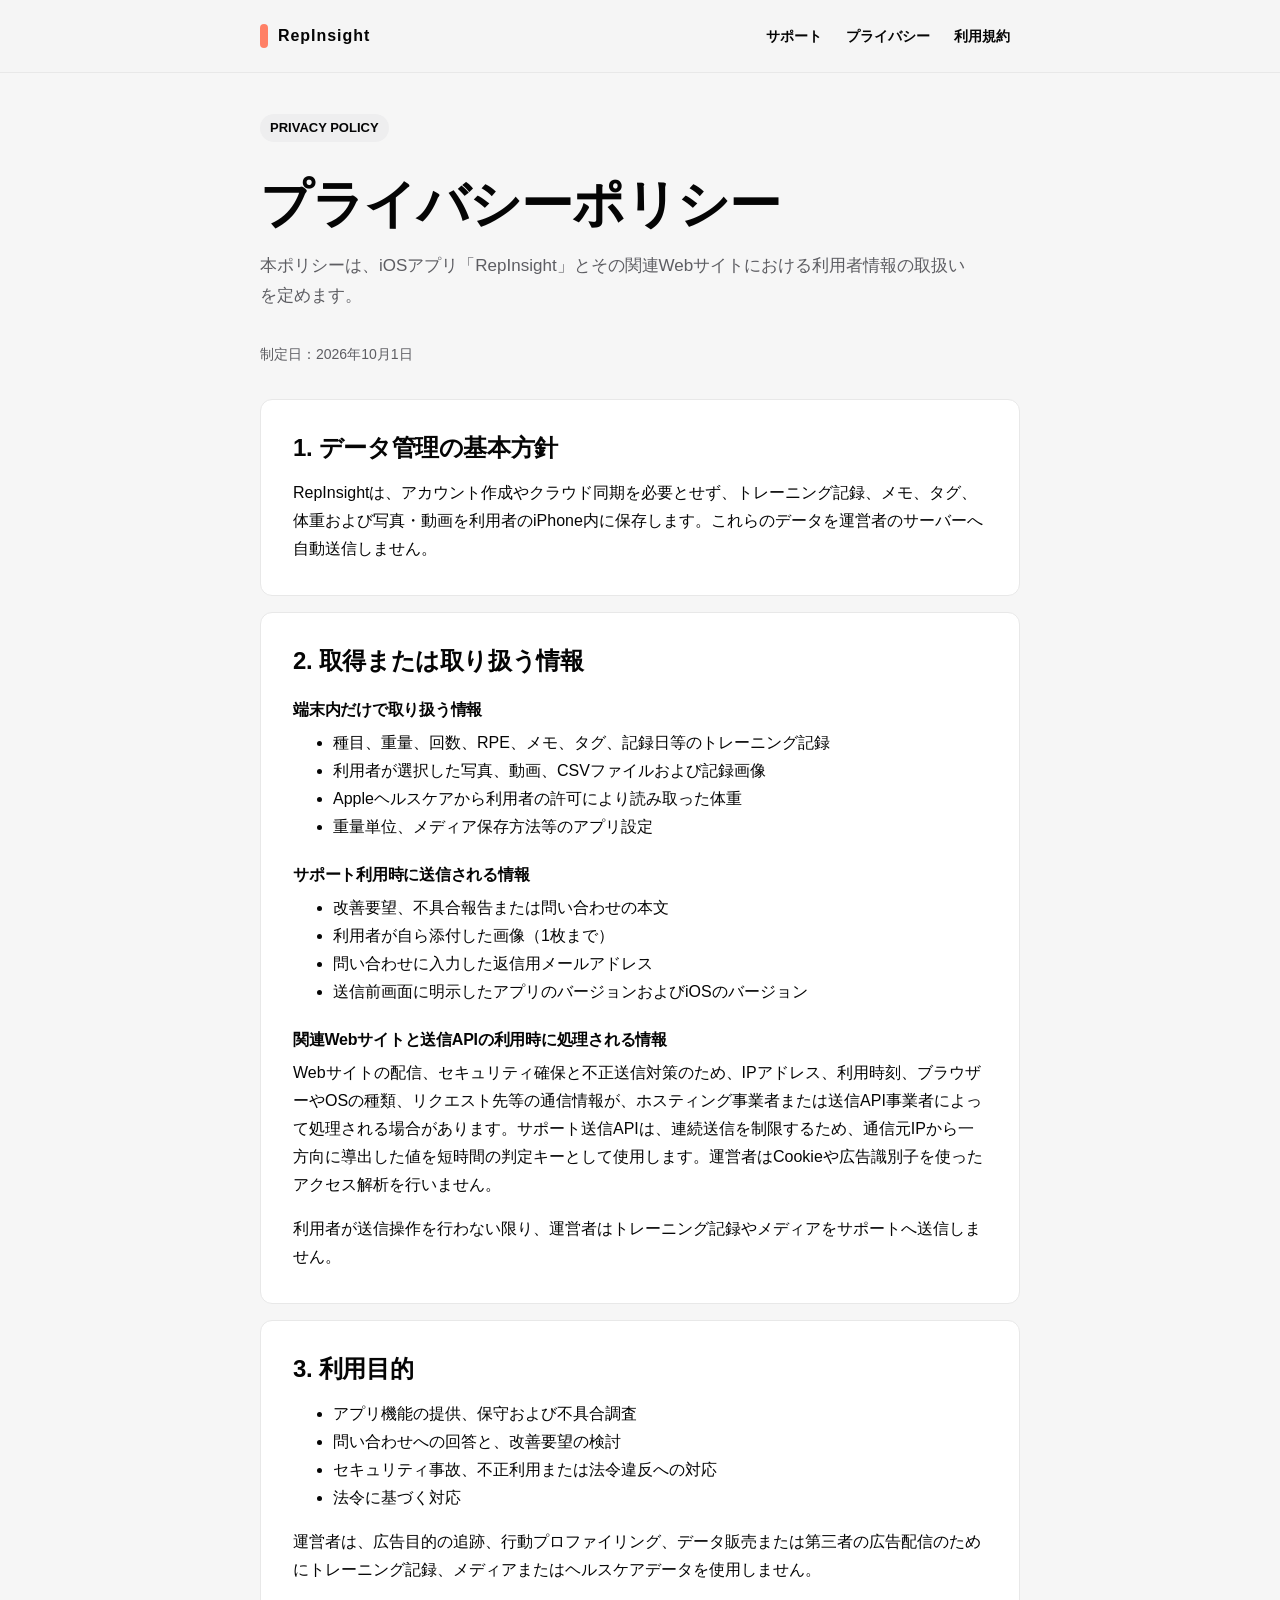
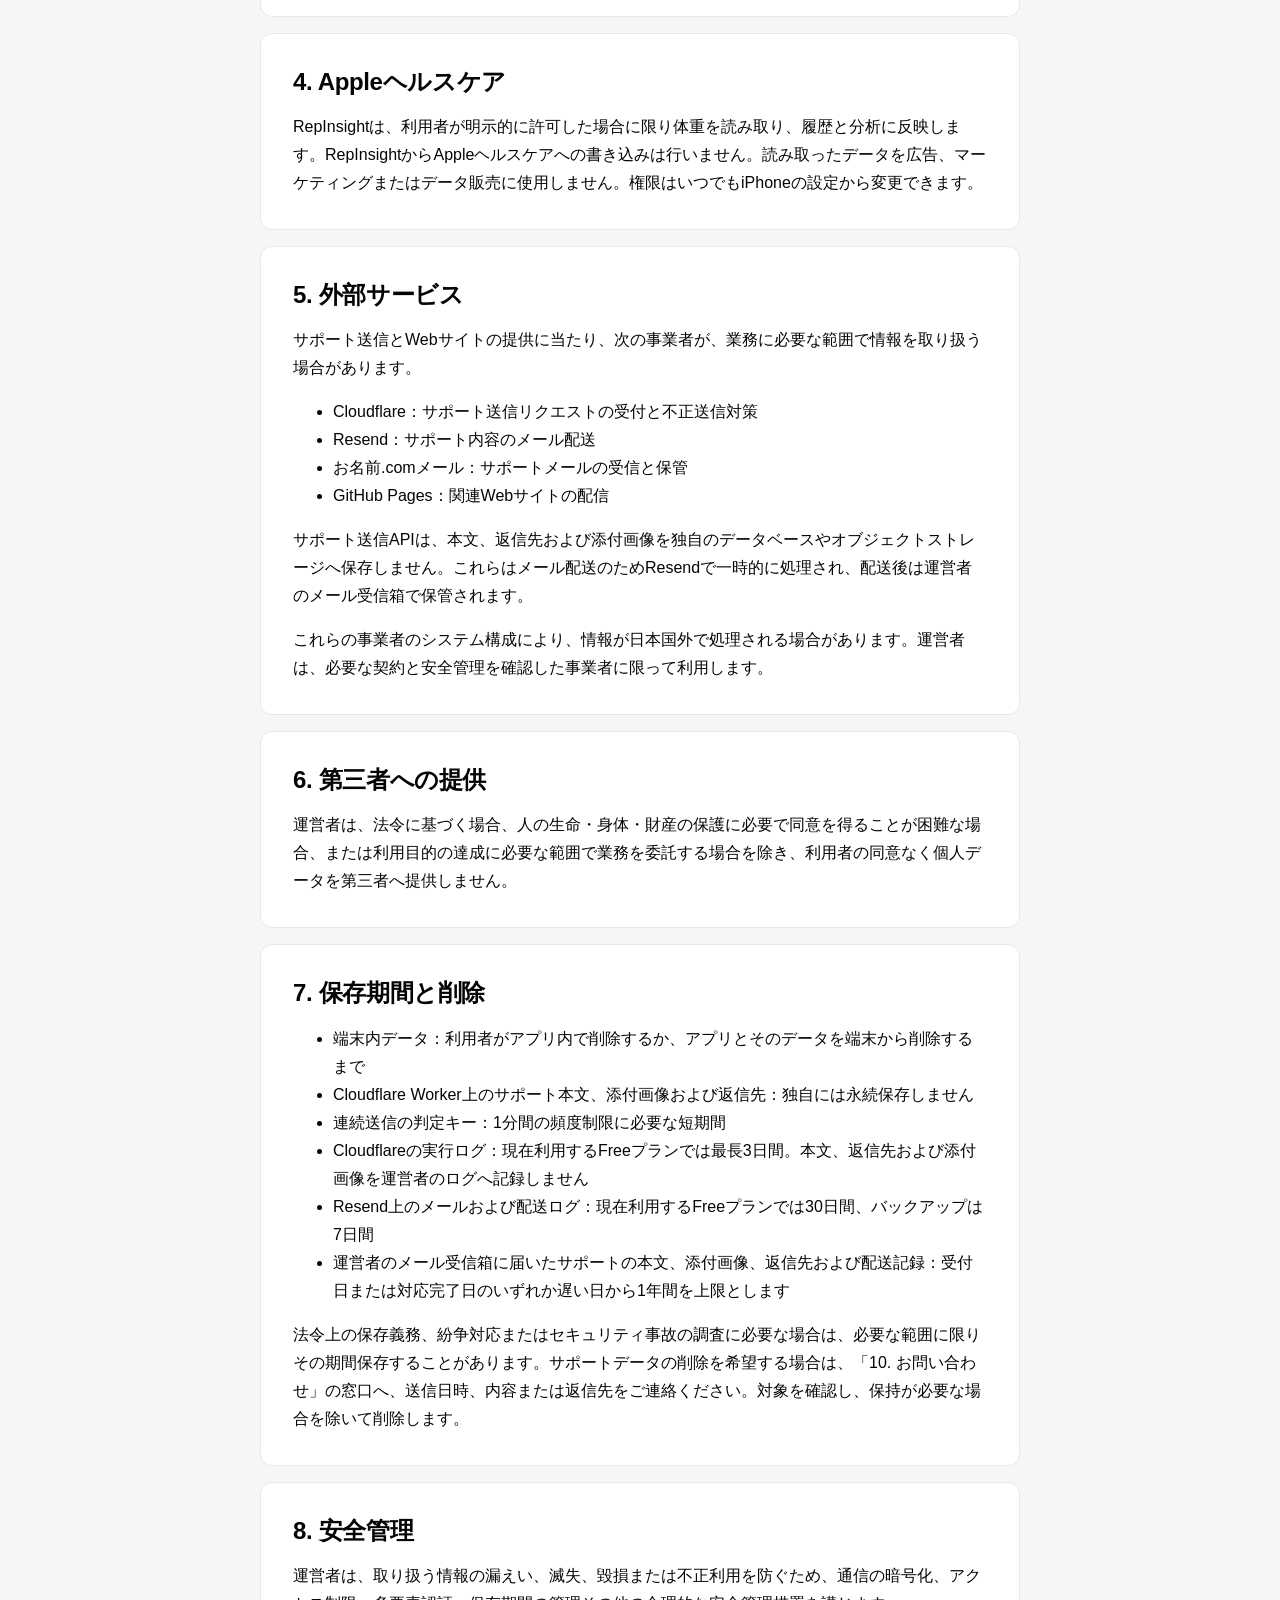
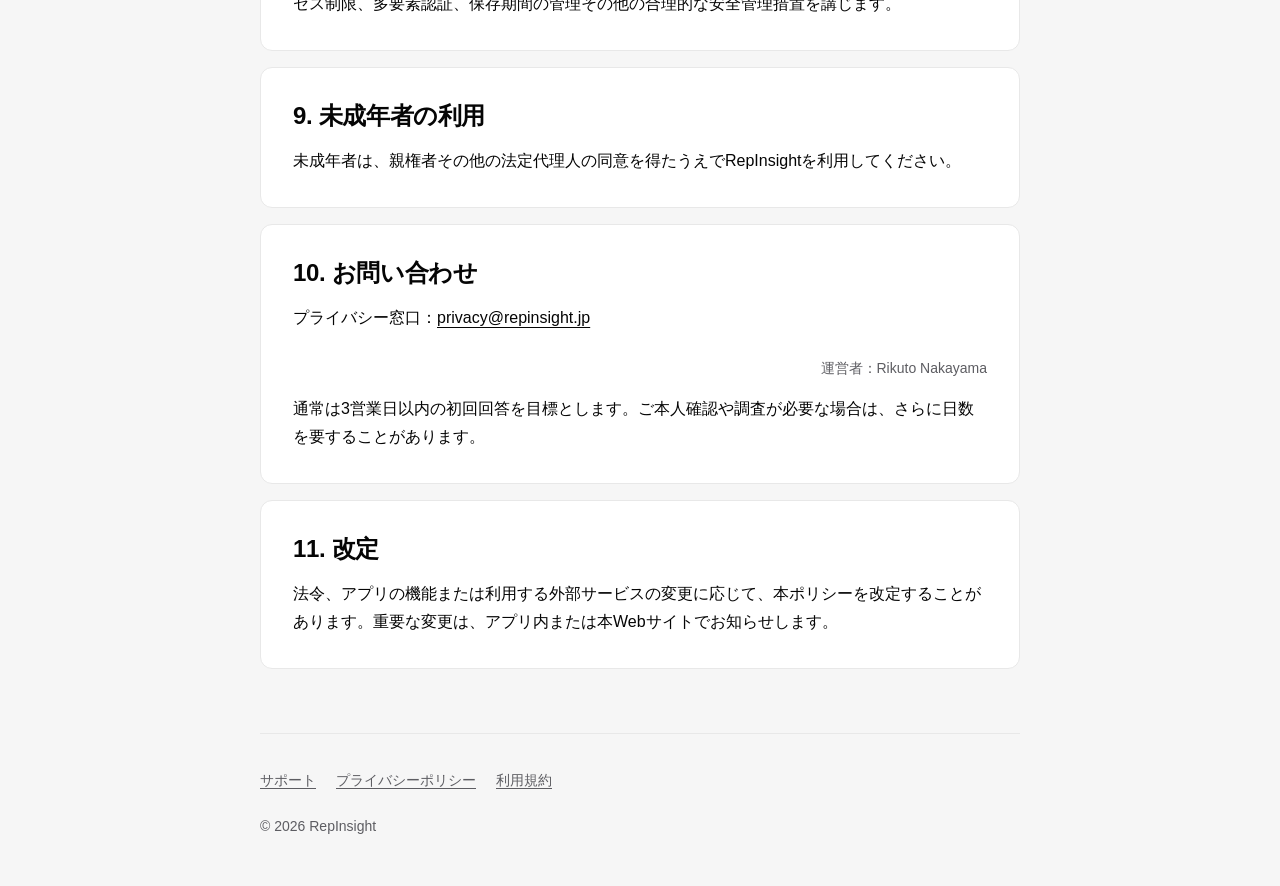
==== commit 80fc2108: "Update privacy policy operator name" ====
--- a/privacy/index.html
+++ b/privacy/index.html
@@ -114,7 +114,7 @@
         <section class="legal-section">
           <h2>10. お問い合わせ</h2>
           <p>プライバシー窓口：<a href="mailto:privacy@repinsight.jp">privacy@repinsight.jp</a></p>
-          <p class="operator-meta">運営者：NAKAYAMA RIKUTO（中山 力人）</p>
+          <p class="operator-meta">運営者：Rikuto Nakayama</p>
           <p>通常は3営業日以内の初回回答を目標とします。ご本人確認や調査が必要な場合は、さらに日数を要することがあります。</p>
         </section>
 
--- a/assets/styles.css
+++ b/assets/styles.css
@@ -206,6 +206,13 @@
   font-size: 0.875rem;
 }
 
+.operator-meta {
+  margin-top: 24px;
+  color: var(--secondary-ink);
+  font-size: 0.875rem;
+  text-align: right;
+}
+
 .card-grid {
   display: grid;
   grid-template-columns: repeat(2, minmax(0, 1fr));
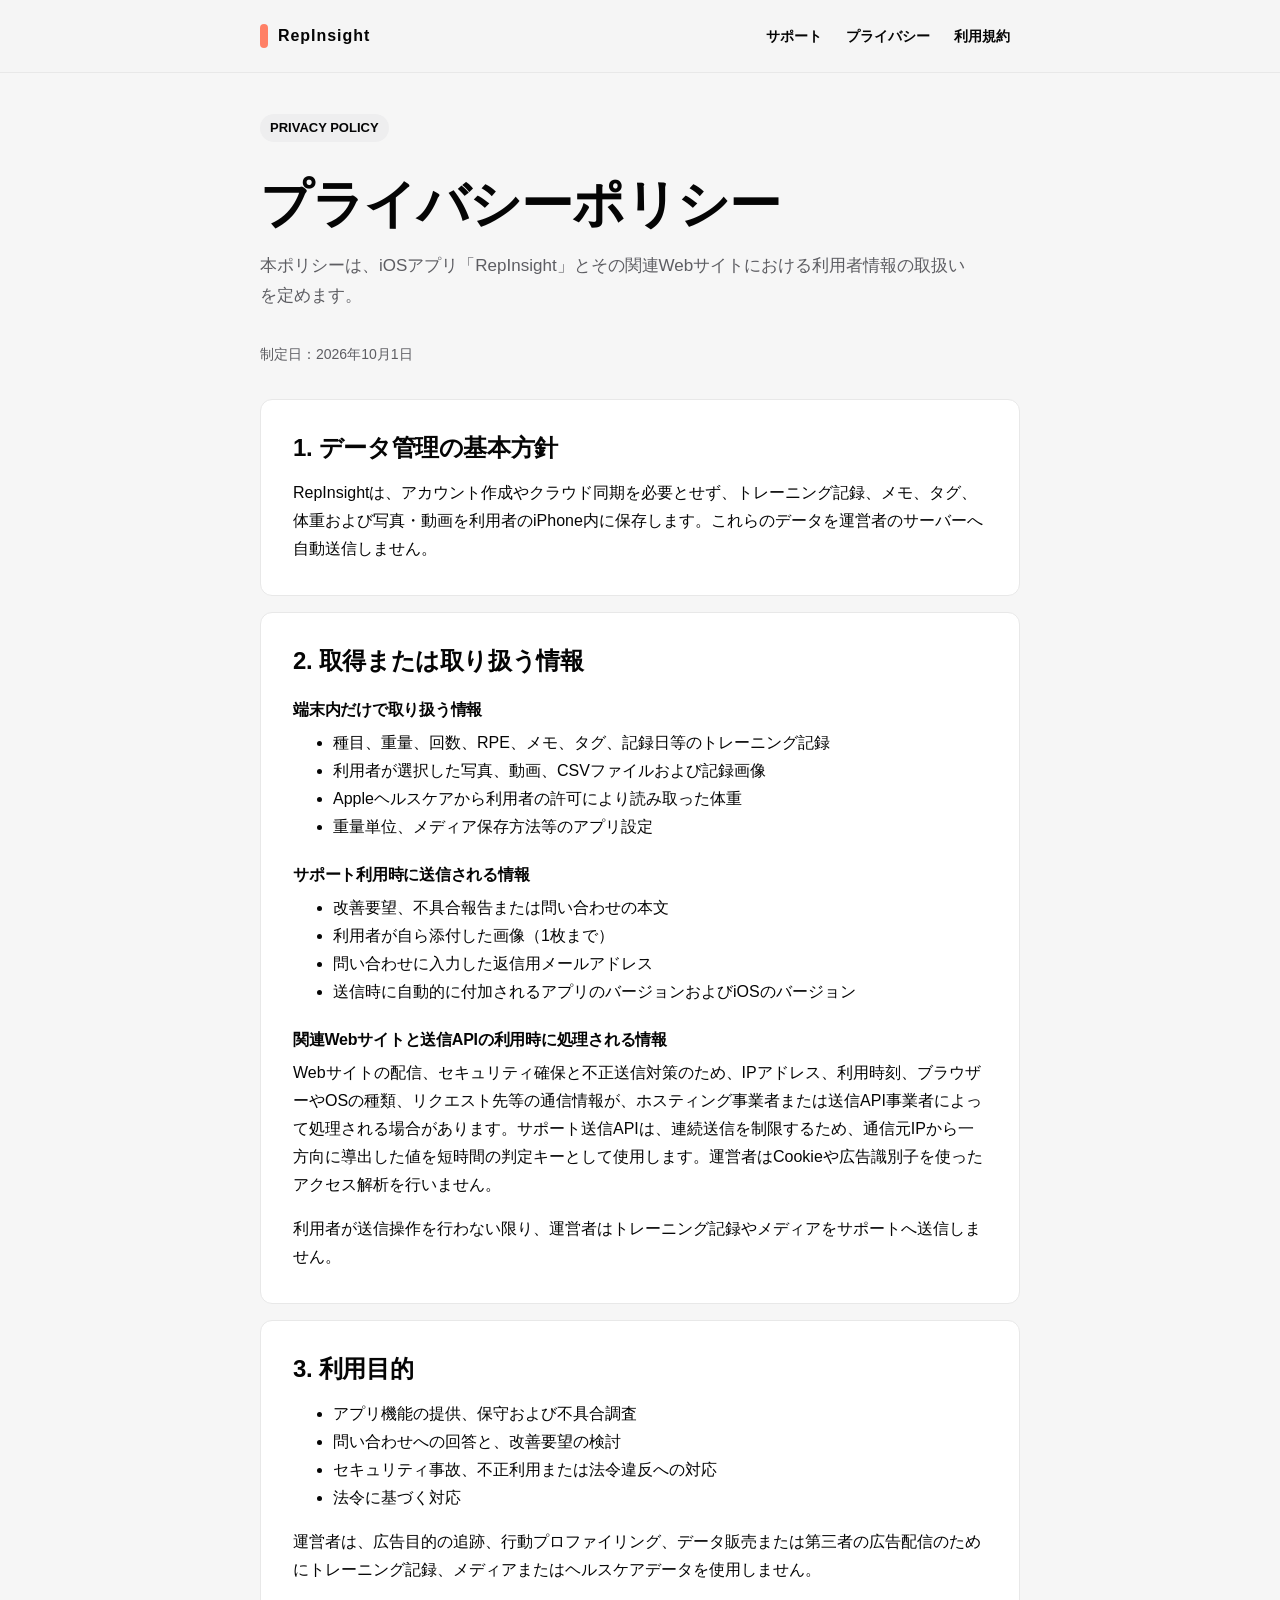
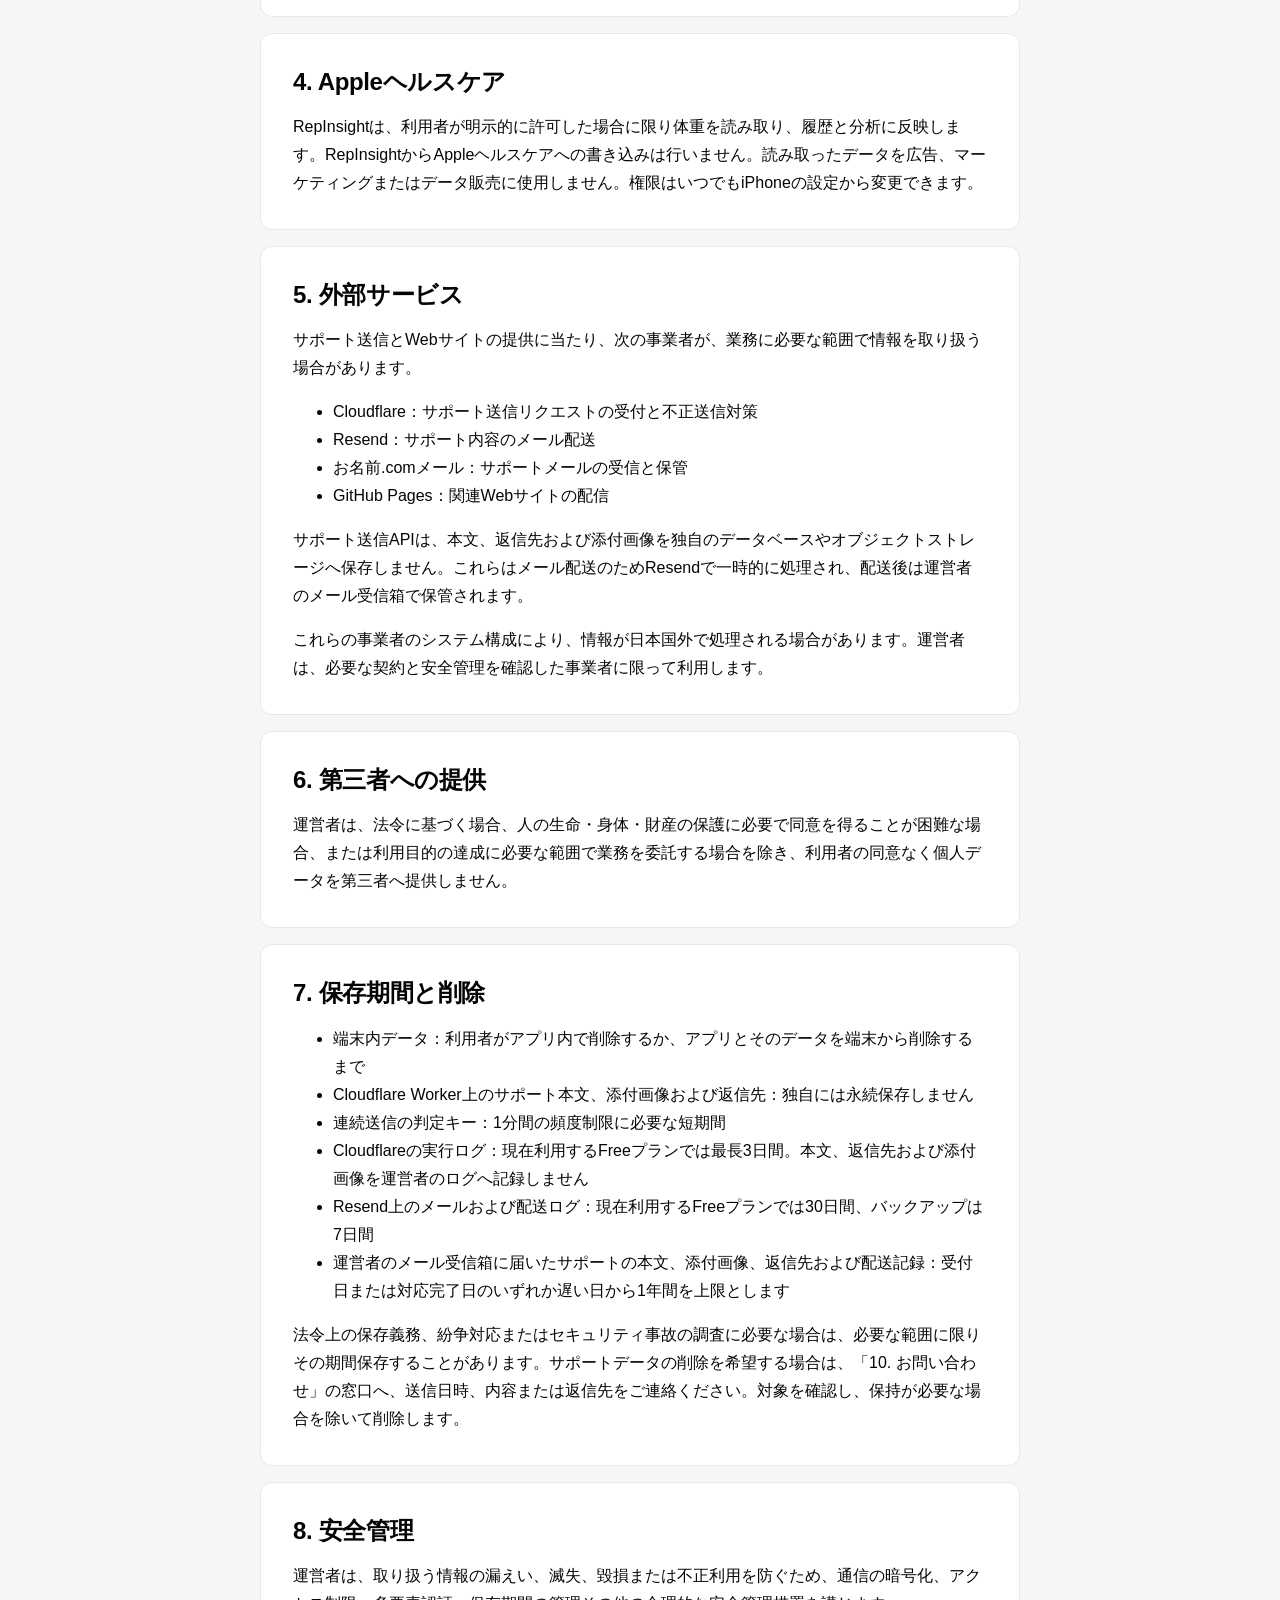
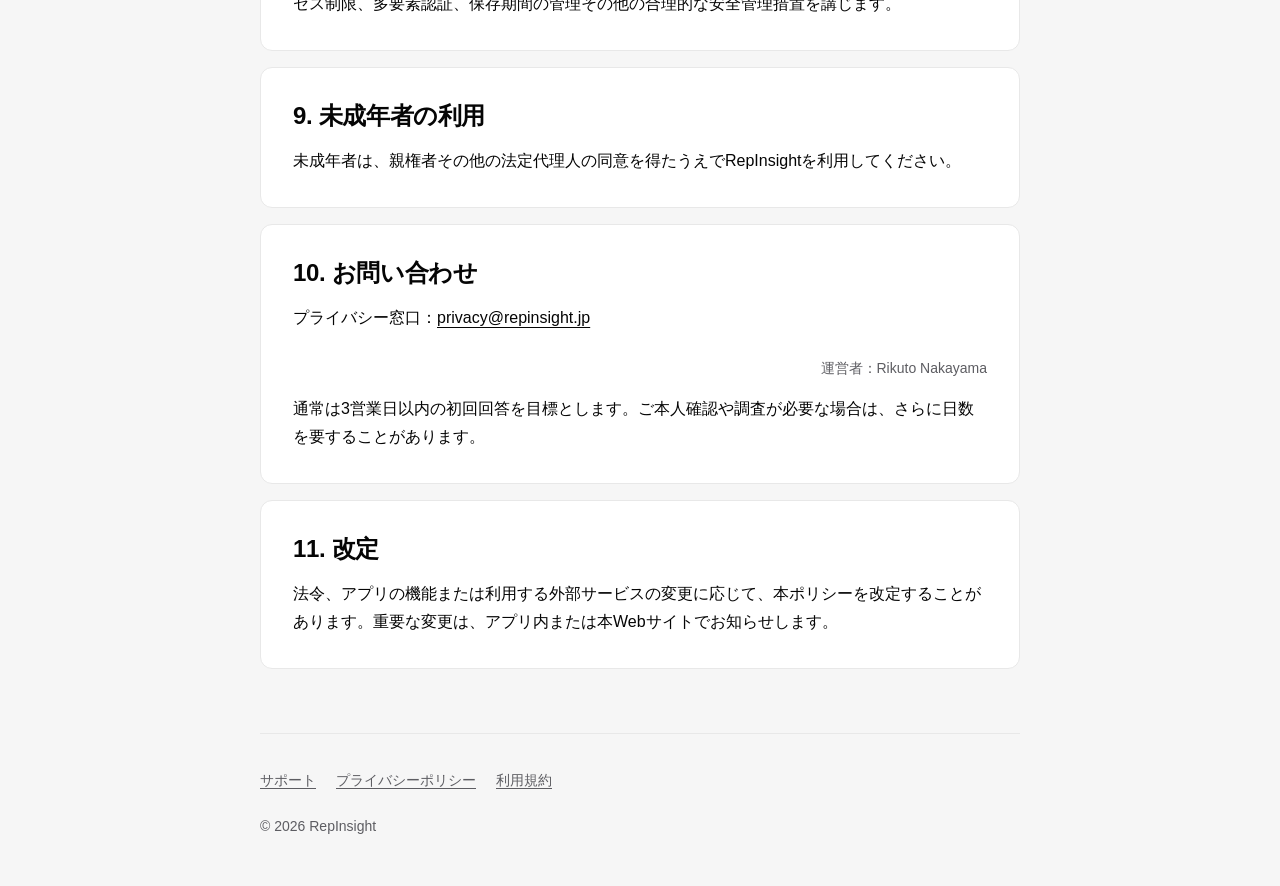
==== commit c73e1187: "Clarify support diagnostic data collection" ====
--- a/privacy/index.html
+++ b/privacy/index.html
@@ -47,7 +47,7 @@
             <li>改善要望、不具合報告または問い合わせの本文</li>
             <li>利用者が自ら添付した画像（1枚まで）</li>
             <li>問い合わせに入力した返信用メールアドレス</li>
-            <li>送信前画面に明示したアプリのバージョンおよびiOSのバージョン</li>
+            <li>送信時に自動的に付加されるアプリのバージョンおよびiOSのバージョン</li>
           </ul>
           <h3>関連Webサイトと送信APIの利用時に処理される情報</h3>
           <p>Webサイトの配信、セキュリティ確保と不正送信対策のため、IPアドレス、利用時刻、ブラウザーやOSの種類、リクエスト先等の通信情報が、ホスティング事業者または送信API事業者によって処理される場合があります。サポート送信APIは、連続送信を制限するため、通信元IPから一方向に導出した値を短時間の判定キーとして使用します。運営者はCookieや広告識別子を使ったアクセス解析を行いません。</p>
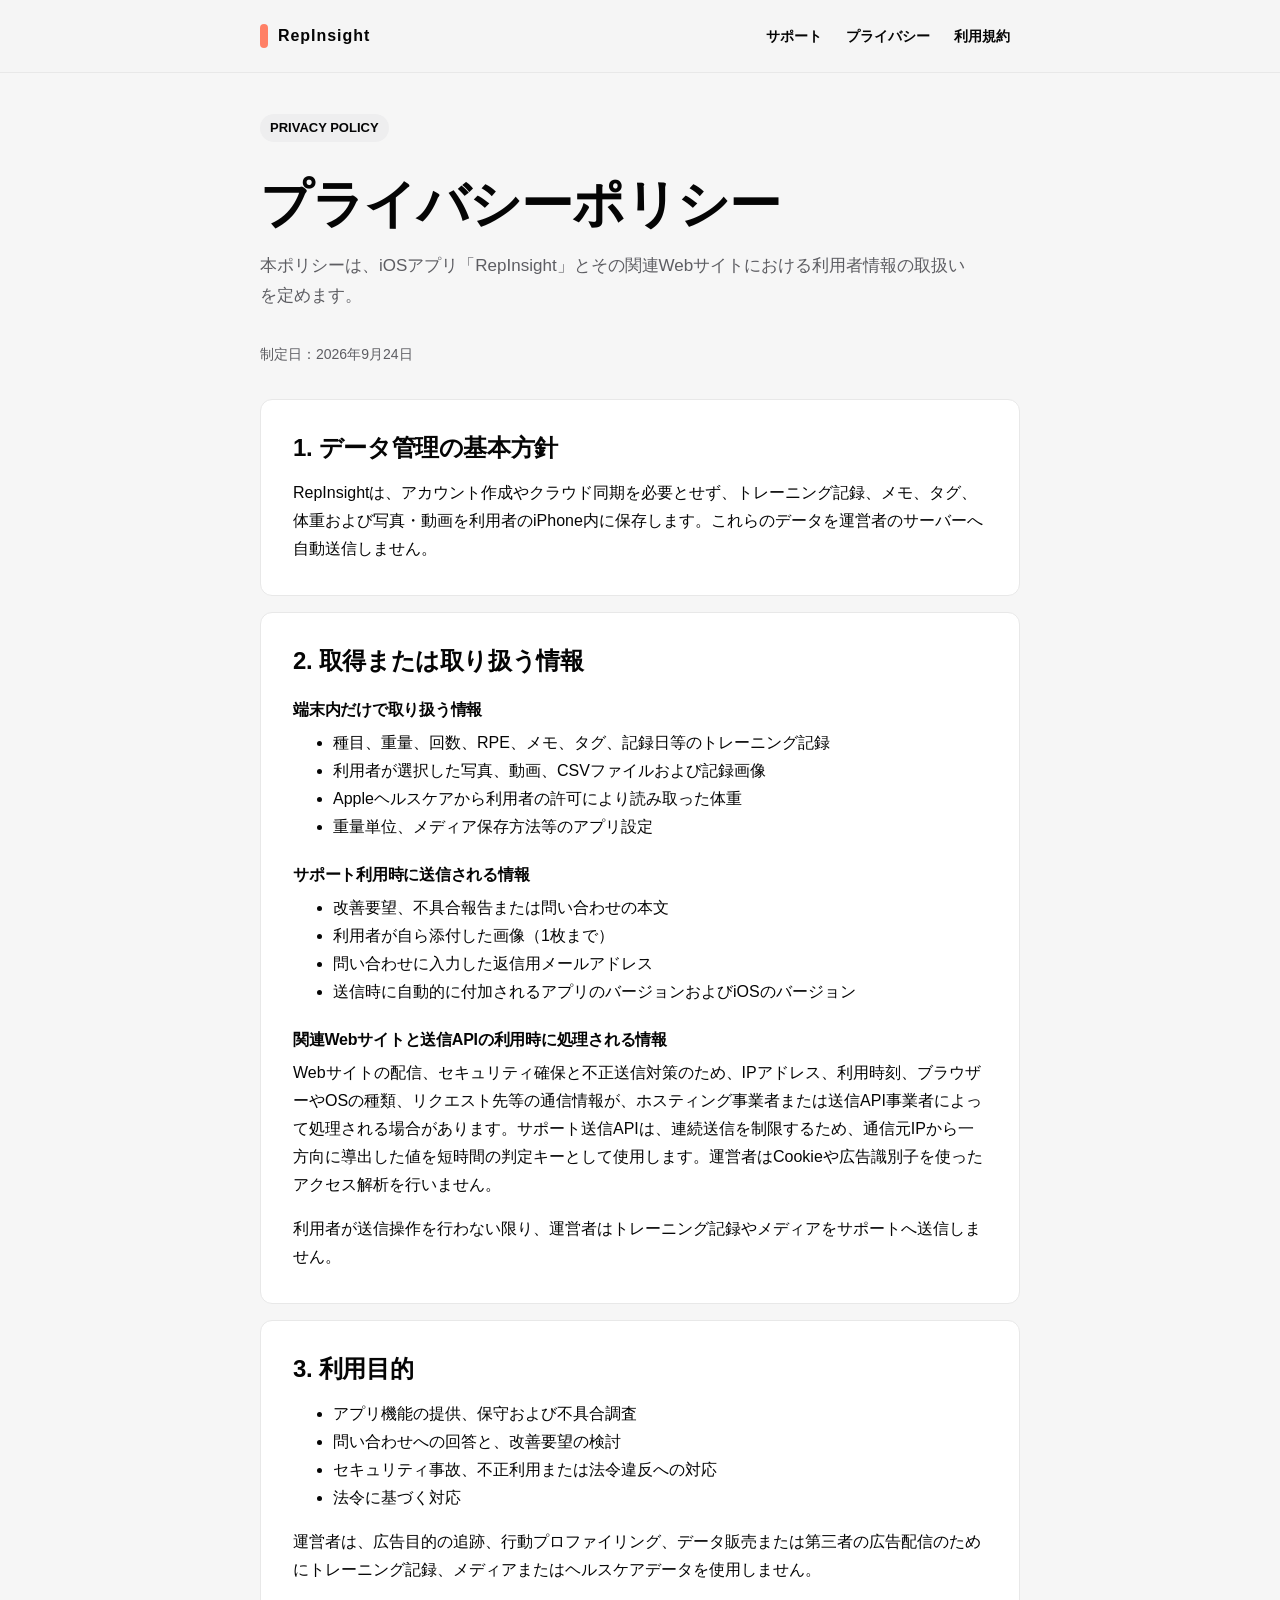
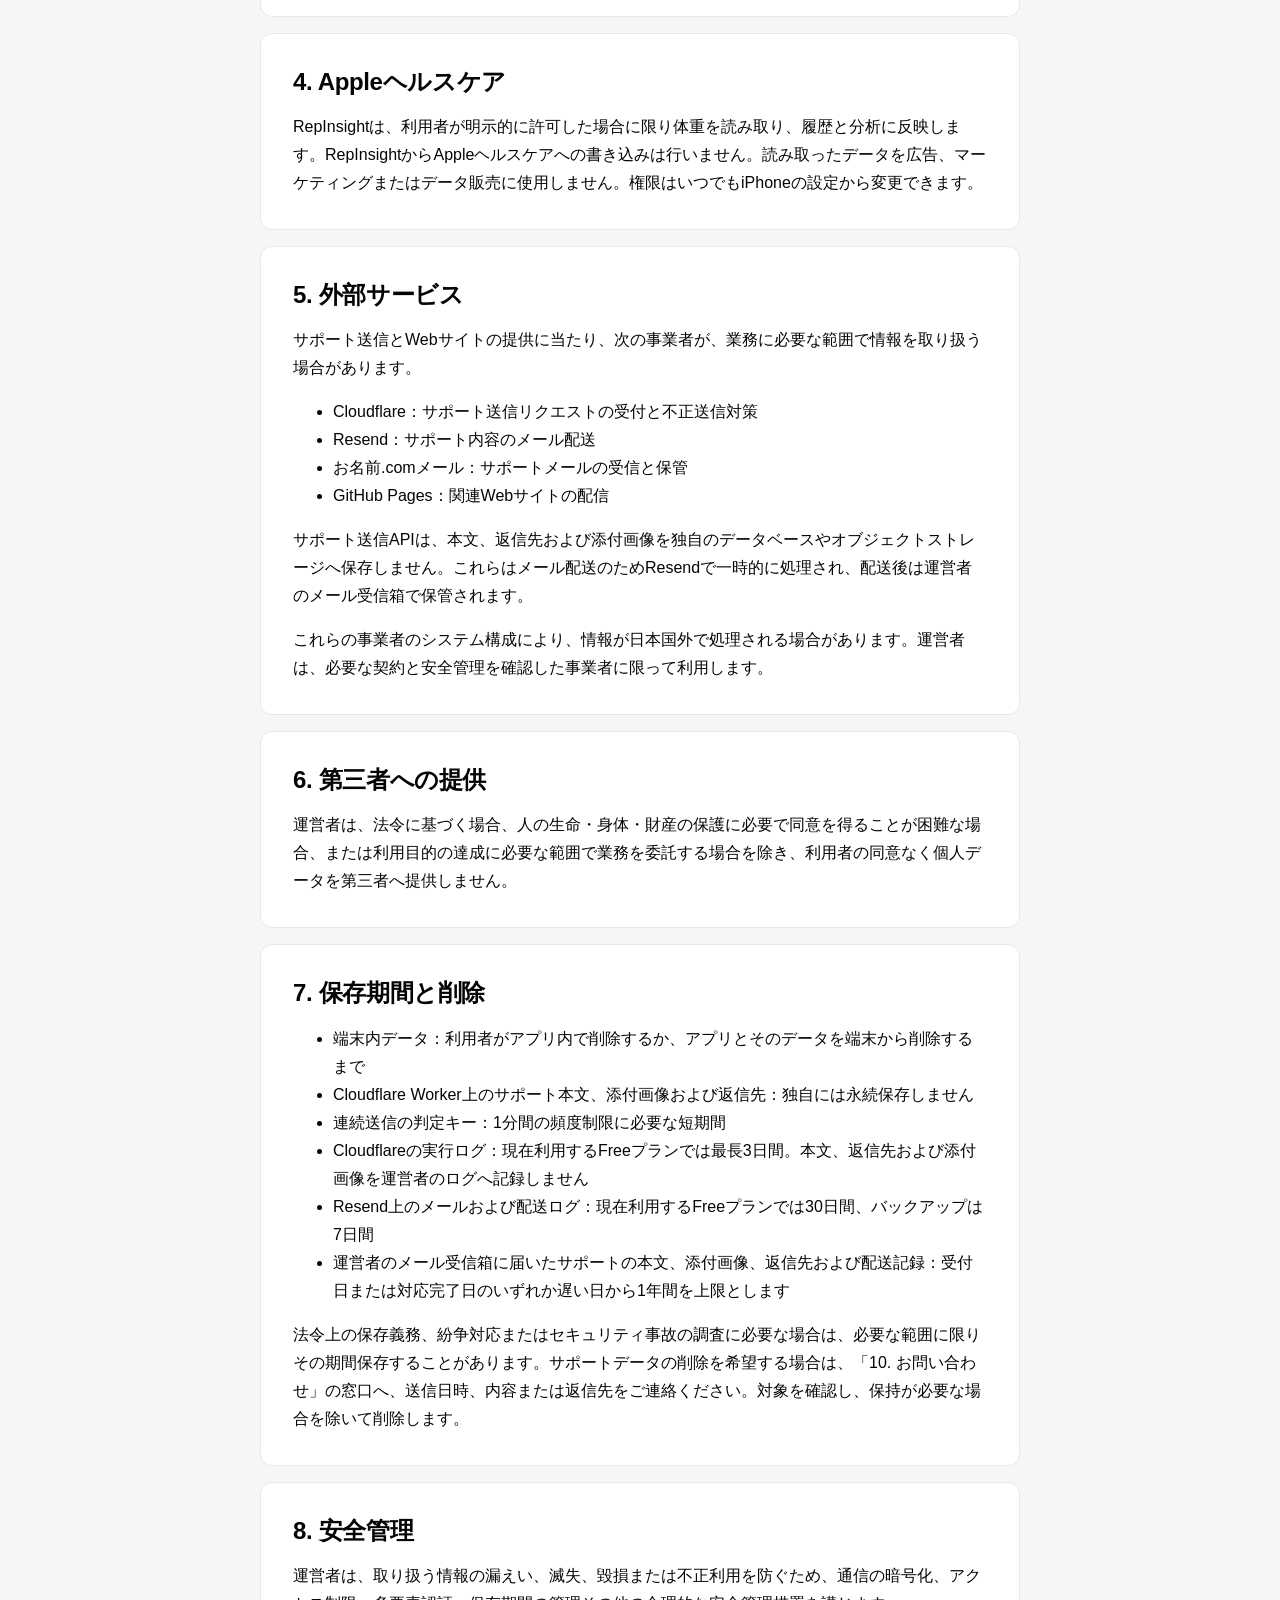
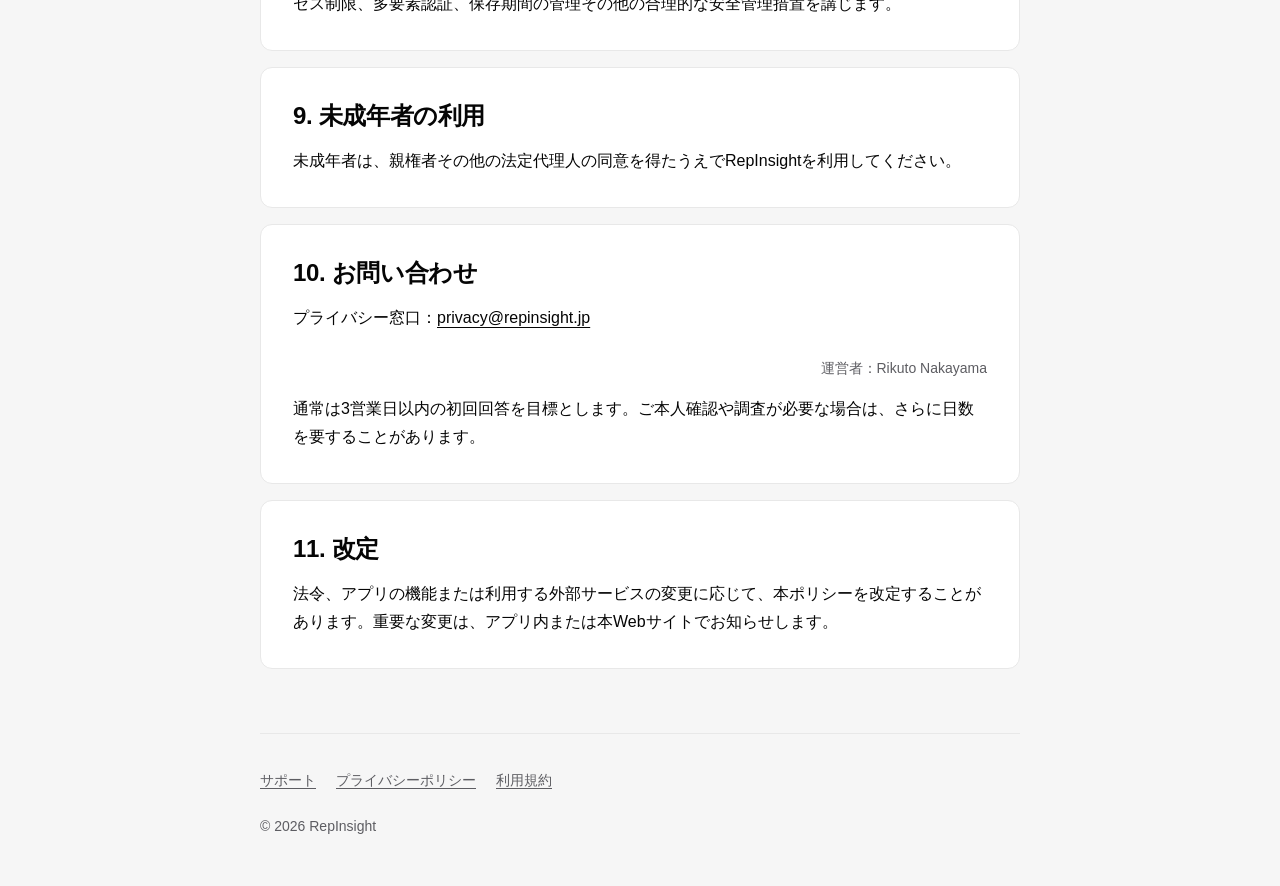
==== commit ddec5bb1: "Update privacy policy date to September 24, 2026" ====
--- a/privacy/index.html
+++ b/privacy/index.html
@@ -25,7 +25,7 @@
       <p class="eyebrow">PRIVACY POLICY</p>
       <h1>プライバシーポリシー</h1>
       <p class="lead">本ポリシーは、iOSアプリ「RepInsight」とその関連Webサイトにおける利用者情報の取扱いを定めます。</p>
-      <p class="meta">制定日：2026年10月1日</p>
+      <p class="meta">制定日：2026年9月24日</p>
 
       <div class="legal-stack">
         <section class="legal-section">
